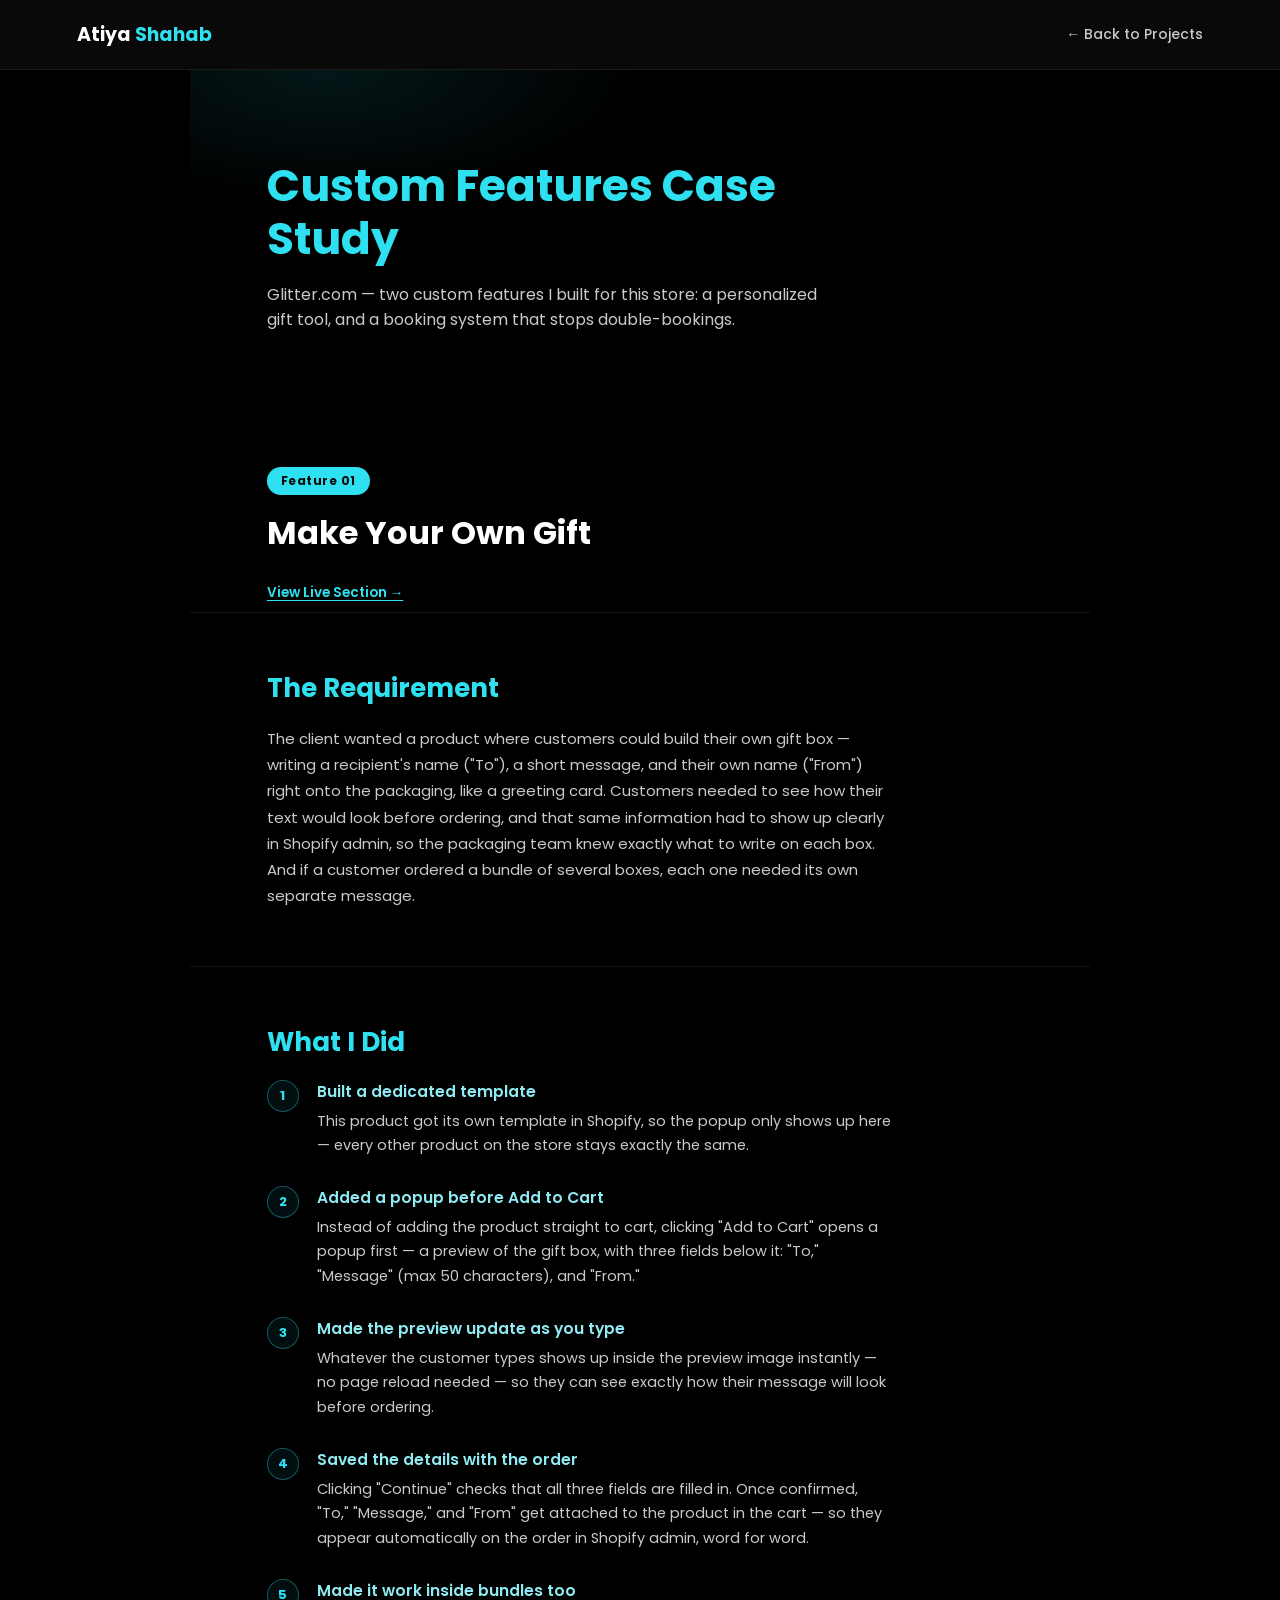
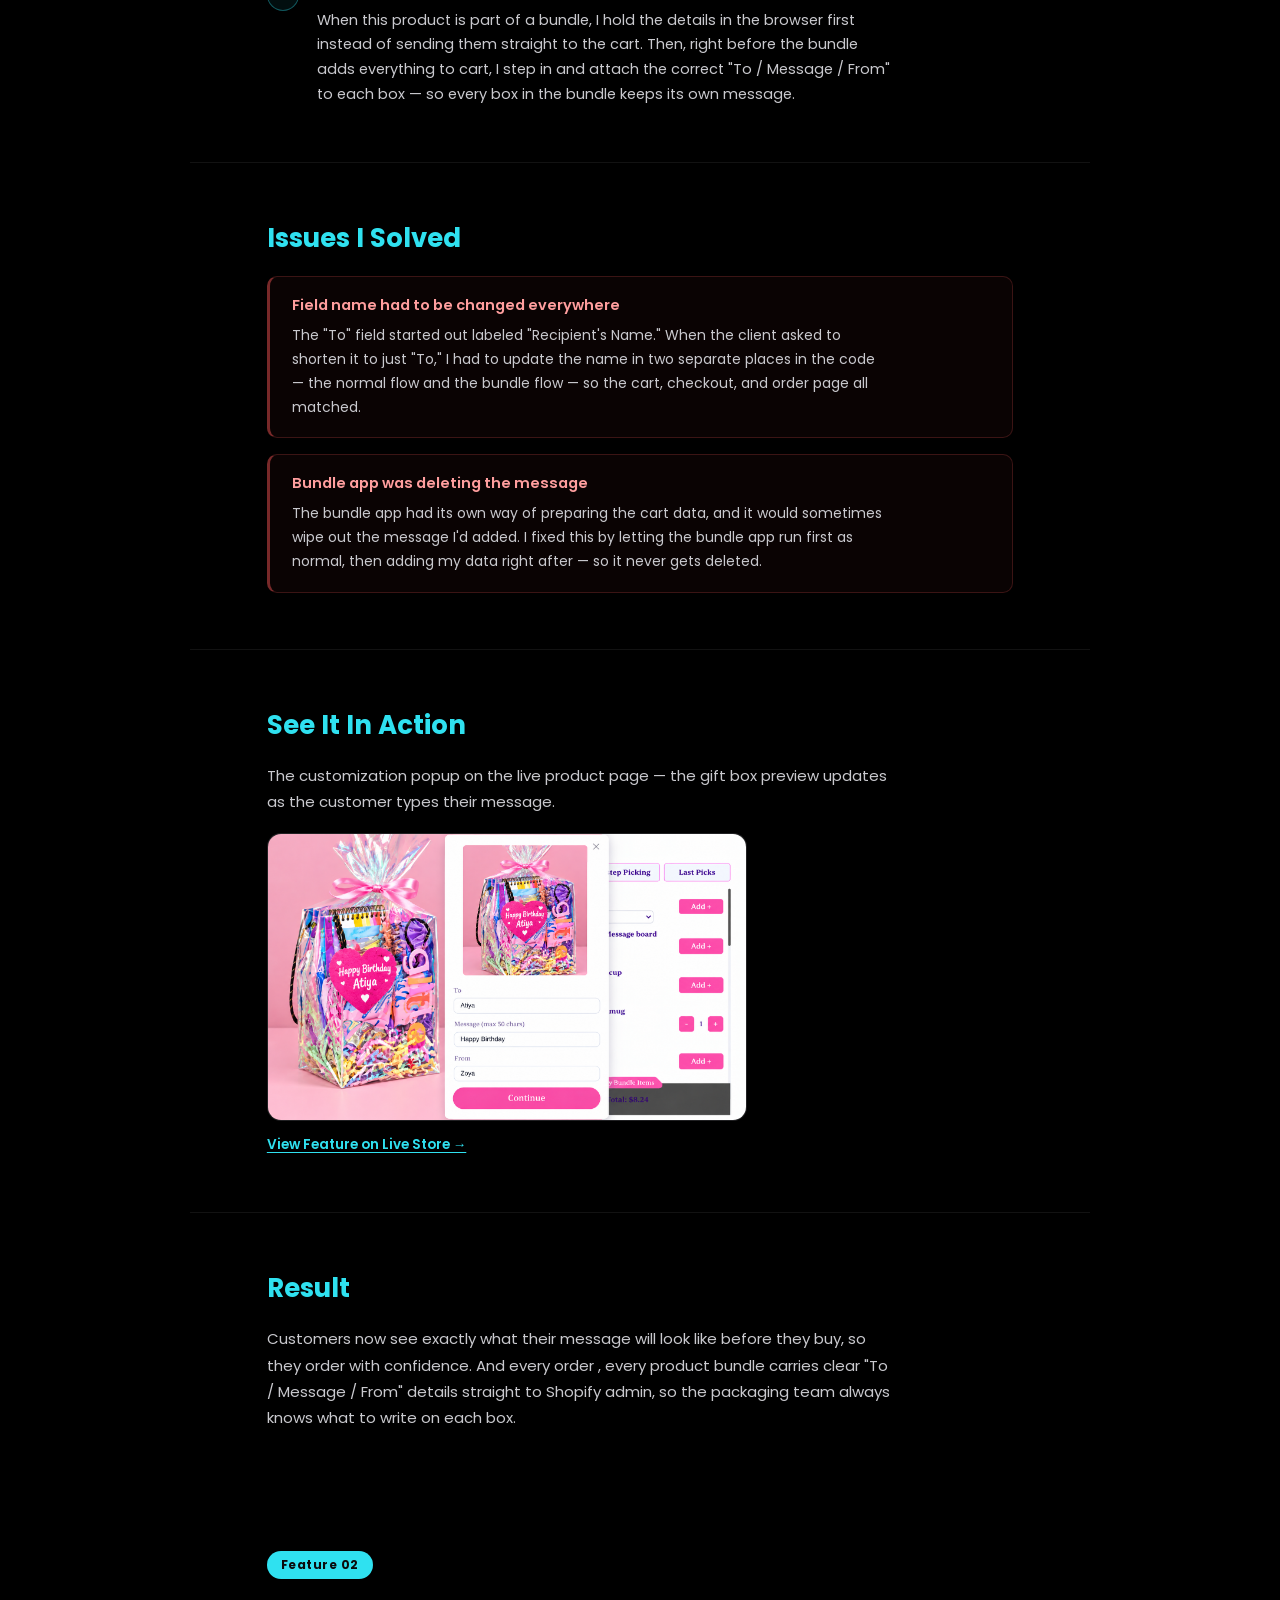
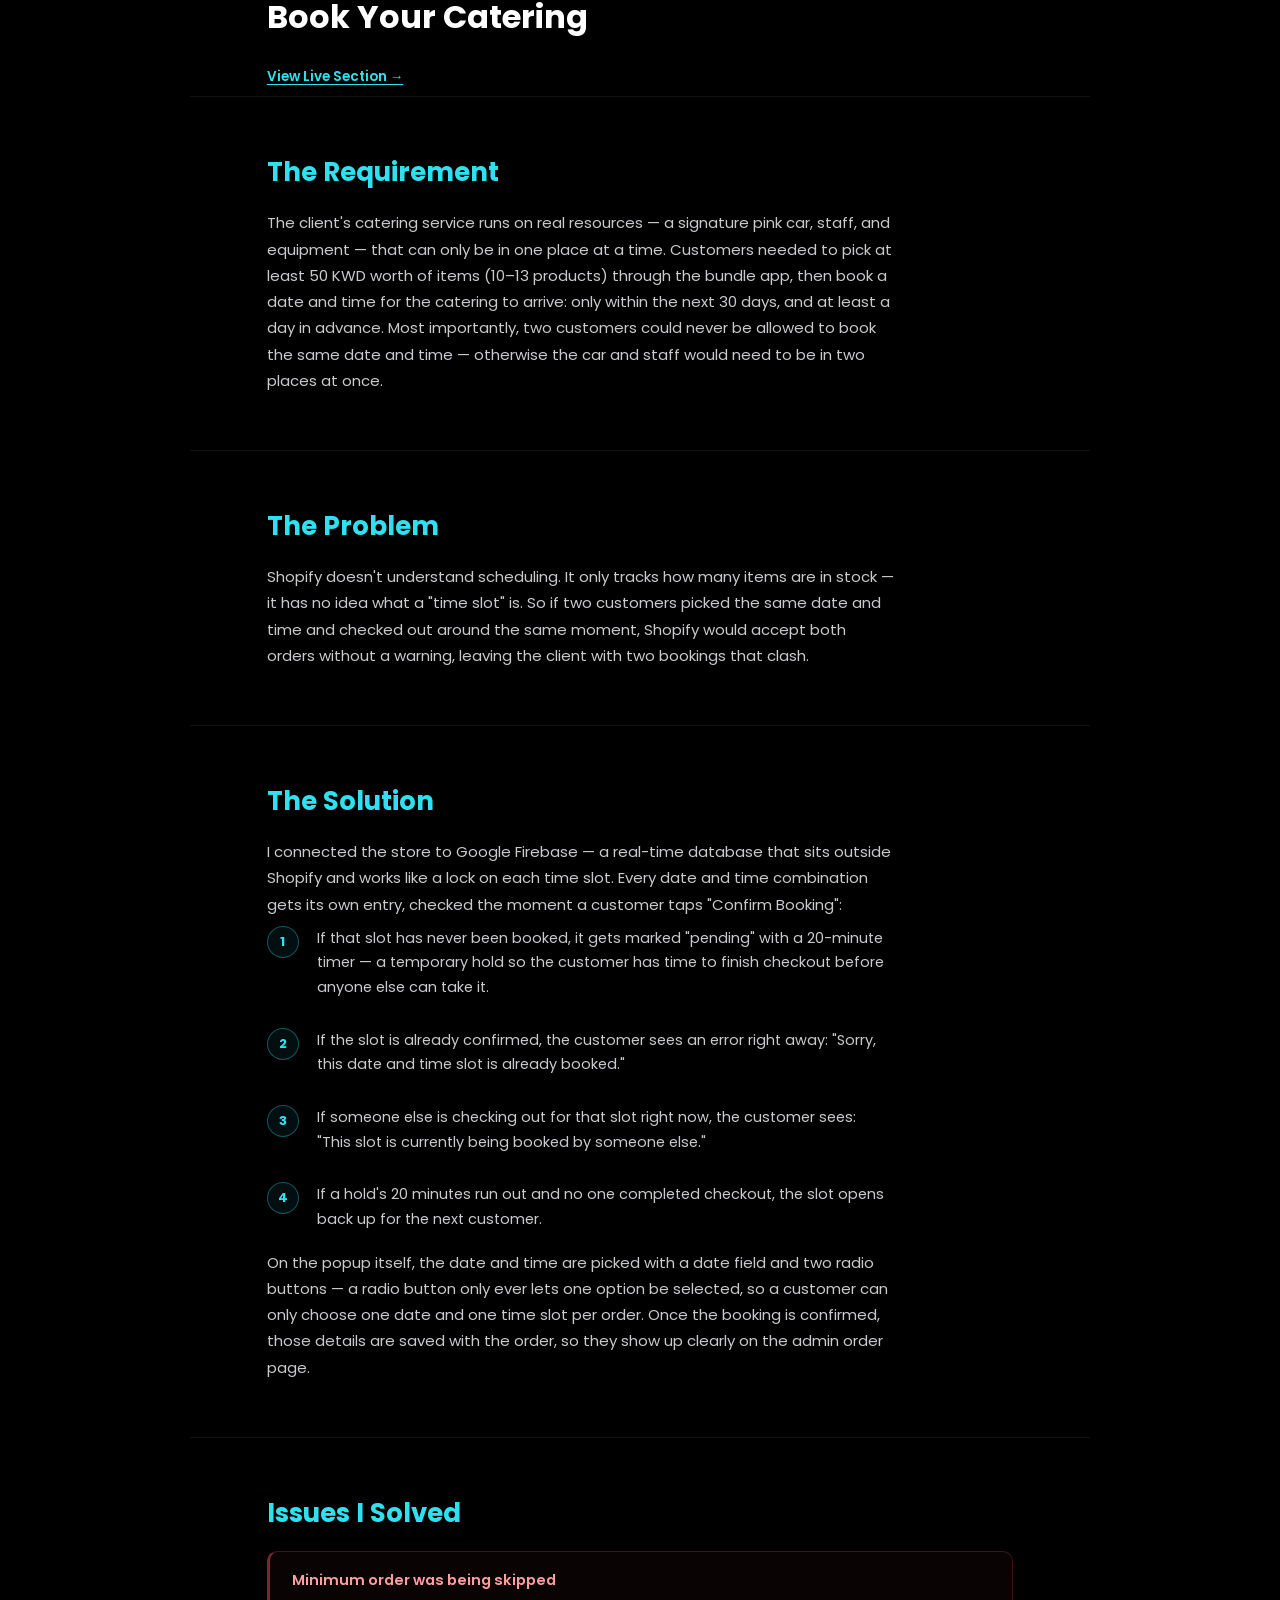
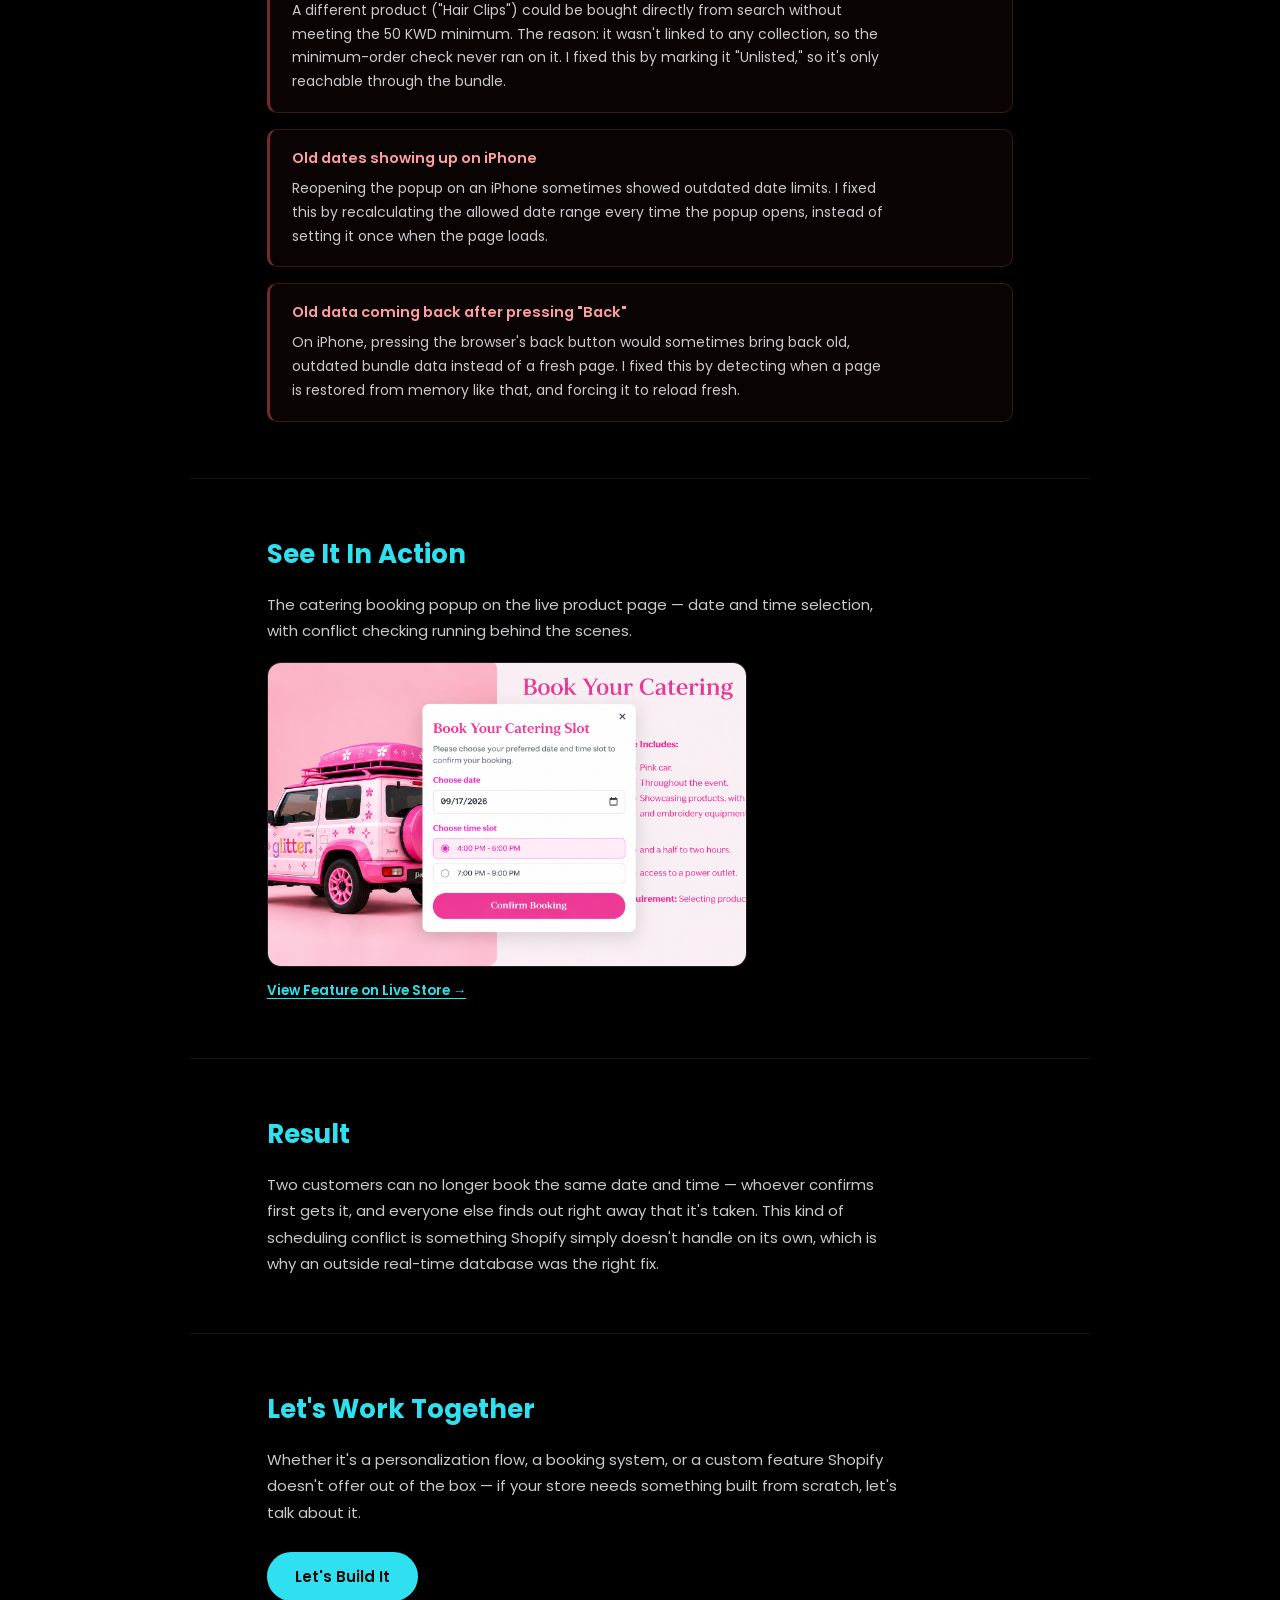
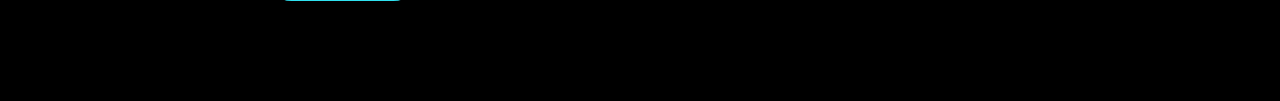
==== glitter.html @ b5696941 "Initial portfolio upload" ====
<!DOCTYPE html>
<html lang="en">
<head>
<meta charset="UTF-8">
<meta name="viewport" content="width=device-width, initial-scale=1.0">
<title>Custom Features Case Study — Atiya Shahab</title>
<link rel="preconnect" href="https://fonts.googleapis.com">
<link href="https://fonts.googleapis.com/css2?family=Poppins:wght@400;500;600;700&display=swap" rel="stylesheet">
<link rel="stylesheet" href="style.css">
<link rel="stylesheet" href="glitter.css">
</head>
<body>

<!-- ===== TOP BAR ===== -->
<header class="case-topbar">
  <a href="index.html" class="case-logo">Atiya <span class="logo-highlight">Shahab</span></a>
  <a href="index.html#projects" class="case-back">← Back to Projects</a>
</header>

<!-- ===== HERO ===== -->
<section class="case-hero" id="caseHero">
  <h1 class="case-title">Custom Features Case Study</h1>
  <p class="case-subtitle">Glitter.com — two custom features I built for this store: a personalized gift tool, and a booking system that stops double-bookings.</p>
</section>

<!-- ========================================================= -->
<!-- FEATURE 1: MAKE YOUR OWN GIFT                              -->
<!-- ========================================================= -->

<div class="feature-divider">
  <span class="feature-tag">Feature 01</span>
  <h2 class="feature-name">Make Your Own Gift</h2>
  <!-- TODO: replace # with the real product page link -->
  <a href="https://glitterkw.com/products/create-your-own-gift" class="feature-view-link" target="_blank" rel="noopener">View Live Section →</a>
</div>

<section class="case-section" id="giftRequirement">
  <h3 class="case-heading">The Requirement</h3>
  <p class="case-text">
    The client wanted a product where customers could build their own gift box — writing a recipient's name ("To"), a short message, and their own name ("From") right onto the packaging, like a greeting card. Customers needed to see how their text would look before ordering, and that same information had to show up clearly in Shopify admin, so the packaging team knew exactly what to write on each box. And if a customer ordered a bundle of several boxes, each one needed its own separate message.
  </p>
</section>

<section class="case-section" id="giftProcess">
  <h3 class="case-heading">What I Did</h3>

  <div class="case-steps">
    <div class="case-step">
      <span class="step-num">1</span>
      <div class="step-body">
        <h4 class="step-title">Built a dedicated template</h4>
        <p class="step-text">This product got its own template in Shopify, so the popup only shows up here — every other product on the store stays exactly the same.</p>
      </div>
    </div>

    <div class="case-step">
      <span class="step-num">2</span>
      <div class="step-body">
        <h4 class="step-title">Added a popup before Add to Cart</h4>
        <p class="step-text">Instead of adding the product straight to cart, clicking "Add to Cart" opens a popup first — a preview of the gift box, with three fields below it: "To," "Message" (max 50 characters), and "From."</p>
      </div>
    </div>

    <div class="case-step">
      <span class="step-num">3</span>
      <div class="step-body">
        <h4 class="step-title">Made the preview update as you type</h4>
        <p class="step-text">Whatever the customer types shows up inside the preview image instantly — no page reload needed — so they can see exactly how their message will look before ordering.</p>
      </div>
    </div>

    <div class="case-step">
      <span class="step-num">4</span>
      <div class="step-body">
        <h4 class="step-title">Saved the details with the order</h4>
        <p class="step-text">Clicking "Continue" checks that all three fields are filled in. Once confirmed, "To," "Message," and "From" get attached to the product in the cart — so they appear automatically on the order in Shopify admin, word for word.</p>
      </div>
    </div>

    <div class="case-step">
      <span class="step-num">5</span>
      <div class="step-body">
        <h4 class="step-title">Made it work inside bundles too</h4>
        <p class="step-text">When this product is part of a bundle, I hold the details in the browser first instead of sending them straight to the cart. Then, right before the bundle adds everything to cart, I step in and attach the correct "To / Message / From" to each box — so every box in the bundle keeps its own message.</p>
      </div>
    </div>
  </div>
</section>

<section class="case-section" id="giftIssues">
  <h3 class="case-heading">Issues I Solved</h3>

  <div class="issue-list">
    <div class="issue-card">
      <p class="issue-title">Field name had to be changed everywhere</p>
      <p class="issue-text">The "To" field started out labeled "Recipient's Name." When the client asked to shorten it to just "To," I had to update the name in two separate places in the code — the normal flow and the bundle flow — so the cart, checkout, and order page all matched.</p>
    </div>
    <div class="issue-card">
      <p class="issue-title">Bundle app was deleting the message</p>
      <p class="issue-text">The bundle app had its own way of preparing the cart data, and it would sometimes wipe out the message I'd added. I fixed this by letting the bundle app run first as normal, then adding my data right after — so it never gets deleted.</p>
    </div>
  </div>
</section>

<section class="case-section" id="giftProof">
  <h3 class="case-heading">See It In Action</h3>
  <p class="case-text">
    The customization popup on the live product page — the gift box preview updates as the customer types their message.
  </p>
  <div class="feature-shot-wrap">
    <img src="assets/glitter-gift.png" alt="Make Your Own Gift customization popup with live preview" class="feature-shot">
  </div>
  <!-- TODO: replace # with the real product page link -->
  <a href="https://glitterkw.com/products/create-your-own-gift" class="feature-view-link" target="_blank" rel="noopener">View Feature on Live Store →</a>
</section>

<section class="case-section" id="giftResult">
  <h3 class="case-heading">Result</h3>
  <p class="case-text">
    Customers now see exactly what their message will look like before they buy, so they order with confidence. And every order , every product bundle  carries clear "To / Message / From" details straight to Shopify admin, so the packaging team always knows what to write on each box.
  </p>
</section>

<!-- ========================================================= -->
<!-- FEATURE 2: BOOK YOUR CATERING                              -->
<!-- ========================================================= -->

<div class="feature-divider">
  <span class="feature-tag">Feature 02</span>
  <h2 class="feature-name">Book Your Catering</h2>
  <!-- TODO: replace # with the real product page link -->
  <a href="https://glitterkw.com/products/book-your-catering" class="feature-view-link" target="_blank" rel="noopener">View Live Section →</a>
</div>

<section class="case-section" id="cateringRequirement">
  <h3 class="case-heading">The Requirement</h3>
  <p class="case-text">
    The client's catering service runs on real resources — a signature pink car, staff, and equipment — that can only be in one place at a time. Customers needed to pick at least 50 KWD worth of items (10–13 products) through the bundle app, then book a date and time for the catering to arrive: only within the next 30 days, and at least a day in advance. Most importantly, two customers could never be allowed to book the same date and time — otherwise the car and staff would need to be in two places at once.
  </p>
</section>

<section class="case-section" id="cateringProblem">
  <h3 class="case-heading">The Problem</h3>
  <p class="case-text">
    Shopify doesn't understand scheduling. It only tracks how many items are in stock — it has no idea what a "time slot" is. So if two customers picked the same date and time and checked out around the same moment, Shopify would accept both orders without a warning, leaving the client with two bookings that clash.
  </p>
</section>

<section class="case-section" id="cateringSolution">
  <h3 class="case-heading">The Solution</h3>
  <p class="case-text">
    I connected the store to Google Firebase — a real-time database that sits outside Shopify and works like a lock on each time slot. Every date and time combination gets its own entry, checked the moment a customer taps "Confirm Booking":
  </p>

  <div class="case-steps">
    <div class="case-step">
      <span class="step-num">1</span>
      <div class="step-body">
        <p class="step-text">If that slot has never been booked, it gets marked "pending" with a 20-minute timer — a temporary hold so the customer has time to finish checkout before anyone else can take it.</p>
      </div>
    </div>
    <div class="case-step">
      <span class="step-num">2</span>
      <div class="step-body">
        <p class="step-text">If the slot is already confirmed, the customer sees an error right away: "Sorry, this date and time slot is already booked."</p>
      </div>
    </div>
    <div class="case-step">
      <span class="step-num">3</span>
      <div class="step-body">
        <p class="step-text">If someone else is checking out for that slot right now, the customer sees: "This slot is currently being booked by someone else."</p>
      </div>
    </div>
    <div class="case-step">
      <span class="step-num">4</span>
      <div class="step-body">
        <p class="step-text">If a hold's 20 minutes run out and no one completed checkout, the slot opens back up for the next customer.</p>
      </div>
    </div>
  </div>

  <p class="case-text" style="margin-top:18px;">
    On the popup itself, the date and time are picked with a date field and two radio buttons — a radio button only ever lets one option be selected, so a customer can only choose one date and one time slot per order. Once the booking is confirmed, those details are saved with the order, so they show up clearly on the admin order page.
  </p>
</section>

<section class="case-section" id="cateringIssues">
  <h3 class="case-heading">Issues I Solved</h3>

  <div class="issue-list">
    <div class="issue-card">
      <p class="issue-title">Minimum order was being skipped</p>
      <p class="issue-text">A different product ("Hair Clips") could be bought directly from search without meeting the 50 KWD minimum. The reason: it wasn't linked to any collection, so the minimum-order check never ran on it. I fixed this by marking it "Unlisted," so it's only reachable through the bundle.</p>
    </div>
    <div class="issue-card">
      <p class="issue-title">Old dates showing up on iPhone</p>
      <p class="issue-text">Reopening the popup on an iPhone sometimes showed outdated date limits. I fixed this by recalculating the allowed date range every time the popup opens, instead of setting it once when the page loads.</p>
    </div>
    <div class="issue-card">
      <p class="issue-title">Old data coming back after pressing "Back"</p>
      <p class="issue-text">On iPhone, pressing the browser's back button would sometimes bring back old, outdated bundle data instead of a fresh page. I fixed this by detecting when a page is restored from memory like that, and forcing it to reload fresh.</p>
    </div>
  </div>
</section>

<section class="case-section" id="cateringProof">
  <h3 class="case-heading">See It In Action</h3>
  <p class="case-text">
    The catering booking popup on the live product page — date and time selection, with conflict checking running behind the scenes.
  </p>
  <div class="feature-shot-wrap">
    <img src="assets/glitter-catering.png" alt="Book Your Catering slot booking popup" class="feature-shot">
  </div>
  <!-- TODO: replace # with the real product page link -->
  <a href="https://glitterkw.com/products/book-your-catering" class="feature-view-link" target="_blank" rel="noopener">View Feature on Live Store →</a>
</section>

<section class="case-section" id="cateringResult">
  <h3 class="case-heading">Result</h3>
  <p class="case-text">
    Two customers can no longer book the same date and time — whoever confirms first gets it, and everyone else finds out right away that it's taken. This kind of scheduling conflict is something Shopify simply doesn't handle on its own, which is why an outside real-time database was the right fix.
  </p>
</section>

<!-- ===== CTA ===== -->
<section class="case-cta" id="sectionCta">
  <h2 class="case-heading">Let's Work Together</h2>
  <p class="case-text">
    Whether it's a personalization flow, a booking system, or a custom feature Shopify doesn't offer out of the box — if your store needs something built from scratch, let's talk about it.
  </p>
  <a href="https://wa.me/923081964231" class="case-btn-solid" target="_blank" rel="noopener">Let's Build It</a>
</section>

<script src="glitter.js"></script>
</body>
</html>
---- style.css ----
:root{
  --ink:#0B0B0C;
  --canvas:#111113;
  --cyan:#2FE1F0;
  --cyan-light:#8FEAF2;
  --cyan-text:var(--cyan);
  --cyan-text-light:var(--cyan-light);
  --text-muted:#C9C9CE;
  --text-body:#E7E7EA;

  --font: 'Poppins', sans-serif;

  /* set at runtime by script.js to the navbar's real rendered height,
     so the mobile hero can fill exactly the remaining viewport */
  --nav-h: 0px;

  /* theme-swappable surface colors — dark mode values (default) */
  --hero-bg:var(--ink);
  --panel-dark:#0E0E10;
  --pure-black:#000;
  --heading-color:#fff;
  --nav-bg:rgba(11,11,12,.9);
  --nav-bg-scrolled:rgba(11,11,12,.97);
  --input-bg:#0E0E10;
  --input-text:#fff;
  --hairline:rgba(255,255,255,.09);
}

/* ---------- LIGHT MODE ---------- */
:root[data-theme="light"]{
  --canvas:#F3F4F6;
  --text-muted:#5B5F66;
  --text-body:#1B1C1F;

  --hero-bg:#FFFFFF;
  --panel-dark:#FFFFFF;
  --pure-black:#F3F4F6;
  --heading-color:#0B0B0C;
  --nav-bg:rgba(255,255,255,.85);
  --nav-bg-scrolled:rgba(255,255,255,.96);
  --input-bg:#FFFFFF;
  --input-text:#0B0B0C;
  --hairline:rgba(11,11,12,.1);

  --cyan:#0B6E82;
  --ink:#FFFFFF;
  --cyan-text:#0B6E82;
  --cyan-text-light:#0B6E82;
}

*{ box-sizing:border-box; margin:0; padding:0; }

html{ scroll-behavior:smooth; }

body{
  font-family:var(--font);
  background:var(--canvas);
  color:var(--text-body);
  transition:background .3s ease, color .3s ease;
}

/* ---------- NAVBAR (mobile-first: hamburger + right-side drawer) ---------- */
.navbar{
  position:sticky;
  top:0;
  z-index:50;
  background:var(--nav-bg);
  backdrop-filter:blur(10px);
  border-bottom:1px solid var(--hairline);
  transition:box-shadow .3s ease, background .3s ease, border-color .3s ease;
}
.navbar.scrolled{
  background:var(--nav-bg-scrolled);
  box-shadow:0 12px 30px rgba(0,0,0,.2);
}
.nav-inner{
  max-width:1240px;
  margin:0 auto;
  display:flex;
  align-items:center;
  justify-content:space-between;
  padding:16px 6vw;
  position:relative;
}
.nav-logo{
  font-size:20px;
  font-weight:700;
  color:var(--heading-color);
  text-decoration:none;
  white-space:nowrap;
  transition:opacity .2s ease, transform .2s ease;
  z-index:60;
}
.nav-logo:hover{
  transform:translateY(-1px);
}
.nav-logo .logo-highlight{
  color:var(--cyan-text);
}

.navbar::after{
  content:'';
  position:absolute;
  left:0; right:0; bottom:0;
  height:1px;
  background:var(--hairline);
  z-index:61;
  transition:background .2s ease;
}

.navbar.drawer-open .nav-logo{
  opacity:0;
  pointer-events:none;
}
.navbar.drawer-open::after{
  background:rgba(47,225,240,.4);
}

.nav-toggle{
  display:flex;
  flex-direction:column;
  justify-content:center;
  gap:5px;
  width:30px; height:30px;
  background:none;
  border:none;
  cursor:pointer;
  padding:0;
  z-index:60;
}
.nav-toggle span{
  display:block;
  width:100%;
  height:2px;
  background:var(--heading-color);
  border-radius:2px;
  transition:transform .25s ease, opacity .2s ease, background .2s ease;
}
.nav-toggle.open span{
  background:var(--cyan);
}
.nav-toggle.open span:nth-child(1){ transform:translateY(7px) rotate(45deg); }
.nav-toggle.open span:nth-child(2){ opacity:0; }
.nav-toggle.open span:nth-child(3){ transform:translateY(-7px) rotate(-45deg); }

.nav-overlay{
  position:fixed;
  inset:0;
  background:rgba(0,0,0,.5);
  opacity:0;
  pointer-events:none;
  transition:opacity .3s ease;
  z-index:40;
}
.nav-overlay.open{
  opacity:1;
  pointer-events:auto;
}

.nav-menu{
  position:fixed;
  top:0; right:0;
  height:100vh;
  width:min(280px, 78vw);
  background:var(--panel-dark);
  border-left:1px solid var(--hairline);
  display:flex;
  flex-direction:column;
  padding:96px 28px 32px;
  transform:translateX(100%);
  transition:transform .35s cubic-bezier(.2,.8,.2,1);
  z-index:55;
}
.nav-menu.open{
  transform:translateX(0);
}

.drawer-brand{
  display:none;
}

.nav-links{
  display:flex;
  flex-direction:column;
  list-style:none;
  gap:4px;
}
.nav-link{
  display:block;
  color:var(--text-muted);
  text-decoration:none;
  font-size:15px;
  font-weight:500;
  padding:12px 0;
  transition:color .15s ease, padding-left .15s ease;
}
.nav-link:hover{
  color:var(--cyan-text);
  padding-left:4px;
}
.nav-link.active-link{
  color:var(--cyan-text);
}

.theme-toggle{
  display:block;
  width:100%;
  text-align:left;
  background:none;
  border:none;
  padding:12px 0;
  margin:0;
  color:var(--cyan-text);
  font-family:var(--font);
  font-size:15px;
  font-weight:700;
  text-decoration:underline;
  text-underline-offset:3px;
  cursor:pointer;
  transition:opacity .2s ease;
}
.theme-toggle:hover{
  opacity:.8;
}

.nav-social-block{
  margin-top:auto;
  margin-bottom:20px;
}
.nav-divider{
  height:1px;
  background:rgba(255,255,255,.1);
  margin-bottom:22px;
}
.social-label{
  display:block;
  font-size:11.5px;
  letter-spacing:.08em;
  text-transform:uppercase;
  color:var(--text-muted);
  margin-bottom:16px;
}

.nav-socials{
  display:flex;
  align-items:center;
  gap:12px;
}

.social-icon{
  display:flex;
  align-items:center;
  justify-content:center;
  width:42px; height:42px;
  border-radius:50%;
  color:var(--ink);
  background:var(--cyan);
  border:1px solid var(--cyan);
  transition:color .25s ease, border-color .25s ease, transform .25s cubic-bezier(.2,.8,.2,1), background .25s ease;
}
.social-icon svg{
  width:20px; height:20px;
}
.social-icon:hover{
  color:var(--ink);
  background:rgba(255,255,255,.85);
  border-color:rgba(255,255,255,.85);
  transform:translateY(-3px) scale(1.08);
}

@media (max-width:860px){
  .nav-inner{
    padding:22px 6vw;
  }

  .drawer-brand{
    display:flex;
    align-items:center;
    position:absolute;
    top:0; left:0; right:0;
    height:74px;
    padding:0 28px;
    color:var(--cyan-text);
    font-weight:700;
    font-size:18px;
  }

  .nav-link{
    color:var(--text-body);
  }
  .nav-link:hover{
    color:var(--cyan-text);
    padding-left:4px;
  }

  .nav-social-block{
    margin-bottom:50px;
  }

  .nav-divider{
    background:rgba(47,225,240,.4);
  }

  .social-label{
    font-weight:700;
    color:var(--heading-color);
    font-size:14px;
  }

  .social-icon{
    width:48px;
    height:48px;
  }
  .social-icon svg{
    width:22px;
    height:22px;
  }
}

@media (min-width:861px){
  .nav-toggle,
  .nav-overlay{ display:none; }

  .nav-menu{
    position:static;
    height:auto;
    width:auto;
    background:none;
    border-left:none;
    flex-direction:row;
    align-items:center;
    gap:34px;
    padding:0;
    transform:none;
    transition:none;
  }

  .nav-links{
    flex-direction:row;
    align-items:center;
    gap:30px;
  }

  .nav-link{
    position:relative;
    padding:4px 0;
    transition:color .2s ease;
  }
  .nav-link:hover{ padding-left:0; }
  .nav-link::after{
    content:'';
    position:absolute;
    left:0; bottom:0;
    width:0;
    height:1px;
    background:var(--cyan);
    transition:width .25s cubic-bezier(.2,.8,.2,1);
  }
  .nav-link:hover::after,
  .nav-link.active-link::after{
    width:100%;
  }

  .theme-toggle{
    width:auto;
    padding:4px 0;
    font-size:14px;
  }

  .nav-social-block{
    margin-top:0;
    margin-bottom:0;
    display:flex;
    align-items:center;
    gap:16px;
  }
  .nav-divider{ display:none; }
  .social-label{ display:none; }

  .social-icon{
    width:28px;
    height:28px;
  }
  .social-icon svg{
    width:14px;
    height:14px;
  }
}


/* ---------- HERO ---------- */
.hero{
  position:relative;
  min-height:85vh;
  display:flex;
  align-items:center;
  justify-content:space-between;
  gap:40px;
  padding:0 6vw;
  background:var(--hero-bg);
  overflow:hidden;
  transition:background .3s ease;
}

.hero-content{
  position:relative;
  z-index:2;
  width:auto;
  max-width:460px;
  flex-shrink:0;

  opacity:0;
  transform:translateY(28px);
  transition:opacity .8s cubic-bezier(.2,.8,.2,1), transform .8s cubic-bezier(.2,.8,.2,1);
}
.hero-content.in-view{
  opacity:1;
  transform:translateY(0);
}

.hero::before{
  content:'';
  position:absolute;
  top:50%; left:8%;
  width:420px; height:420px;
  background:radial-gradient(circle, rgba(47,225,240,.12) 0%, rgba(47,225,240,0) 70%);
  transform:translateY(-50%);
  z-index:0;
  pointer-events:none;
}
.hero::after{
  content:'';
  position:absolute;
  top:0; left:0;
  width:100%; height:100%;
  background-image:
    linear-gradient(rgba(255,255,255,.05) 1px, transparent 1px),
    linear-gradient(90deg, rgba(255,255,255,.05) 1px, transparent 1px);
  background-size:44px 44px;
  -webkit-mask-image:radial-gradient(ellipse 55% 75% at 25% 50%, black 25%, transparent 70%),
                      radial-gradient(ellipse 45% 65% at 82% 50%, black 20%, transparent 70%);
  mask-image:radial-gradient(ellipse 55% 75% at 25% 50%, black 25%, transparent 70%),
              radial-gradient(ellipse 45% 65% at 82% 50%, black 20%, transparent 70%);
  z-index:0;
  pointer-events:none;
}

.hero-eyebrow{
  color:var(--cyan-text);
  font-size:clamp(22px, 2.6vw, 30px);
  font-weight:700;
  margin-bottom:10px;
}

.hero-heading{
  font-size:clamp(20px, 2vw, 26px);
  font-weight:600;
  color:var(--text-body);
  line-height:1.3;
  margin-bottom:18px;
  max-width:32ch;
}

.hero-tagline{
  font-size:clamp(14px, 1.1vw, 16px);
  color:var(--text-muted);
  line-height:1.65;
  max-width:42ch;
  margin-bottom:28px;
}

.hero-btn{
  display:none;
}

.hero-image-wrap{
  position:relative;
  z-index:1;
  width:auto;
  flex-shrink:0;
  display:flex;
  align-items:center;
  justify-content:center;
}
.hero-image{
  width:380px;
  height:380px;
  aspect-ratio:1/1;
  object-fit:cover;
  object-position:top center;
  border-radius:12px;
  cursor:pointer;
  transition:transform .25s cubic-bezier(.2,.8,.2,1), box-shadow .25s ease;
}
.hero-image:hover{
  transform:scale(1.02);
}
.hero-image:active,
.hero-image.clicked{
  transform:scale(0.96) rotate(-1deg);
  box-shadow:0 0 0 4px rgba(47,225,240,.25);
}

.hero-bg-overlay{ display:none; }

.hero-image-badge{
  display:inline-block;
  position:absolute;
  right:-8px;
  bottom:-8px;
  z-index:3;
  background:var(--cyan);
  color:var(--ink);
  font-weight:600;
  font-size:13px;
  padding:10px 20px;
  border-radius:10px;
  text-decoration:none;
  box-shadow:0 4px 14px rgba(0,0,0,.35);
  transition:transform .15s ease, filter .15s ease;
}
.hero-image-badge:hover,
.hero-image-badge:active{
  transform:translateY(-2px);
  filter:brightness(1.08);
}

@media (max-width:860px){
  .hero{
    height:100dvh;
    height:calc(100dvh - var(--nav-h));
    overflow:hidden;
    padding:28px 24px 24px;
    display:flex;
    flex-direction:column;
    align-items:center;
    justify-content:flex-start;
    gap:40px;
  }

  .hero-image-wrap{
    width:min(340px, 74vw);
    flex:0 0 auto;
    order:1;

    opacity:0;
    transform:translateY(40px);
    transition:opacity .8s cubic-bezier(.2,.8,.2,1), transform .8s cubic-bezier(.2,.8,.2,1);
  }
  .hero-image-wrap.in-view{
    opacity:1;
    transform:translateY(0);
  }

  .hero-image{
    width:100%;
    height:auto;
    aspect-ratio:1/1;
    object-fit:cover;
    object-position:top center;
    border-radius:12px;
  }

  .hero-content{
    position:relative;
    z-index:2;
    width:100%;
    flex:1;
    min-height:0;
    order:2;
    display:flex;
    flex-direction:column;
    justify-content:flex-start;
    padding:0;
    background:none;
    overflow:hidden;
  }

  .hero-heading{ max-width:none; }
  .hero-tagline{
    max-width:none;
    font-size:15px;
  }

  .hero-eyebrow{
    font-size:26px;
  }
}

@media (prefers-reduced-motion: reduce){
  .hero-content,
  .hero-image-wrap{ transition:none; }
}


/* ---------- ABOUT SECTION ---------- */
.about{
  position:relative;
  padding:100px 6vw;
  background:var(--canvas);
  overflow:hidden;
  scroll-margin-top:var(--nav-h);
}

.about-inner{
  max-width:1100px;
  margin:0 auto;
  display:flex;
  align-items:flex-start;
  justify-content:space-between;
  gap:60px;
  flex-wrap:wrap;
}

.about-text,
.about-stats{
  opacity:0;
  transform:translateY(30px);
  transition:opacity .8s cubic-bezier(.2,.8,.2,1), transform .8s cubic-bezier(.2,.8,.2,1);
}
.about-text.in-view,
.about-stats.in-view{
  opacity:1;
  transform:translateY(0);
}
.about-stats{ transition-delay:.15s; }

.about-text{
  flex:1 1 420px;
  max-width:520px;
}
.about-eyebrow{
  color:var(--cyan-text);
  font-size:clamp(20px, 2.2vw, 26px);
  font-weight:700;
  margin-bottom:14px;
}
.about-desc{
  color:var(--text-muted);
  font-size:15px;
  line-height:1.75;
}

.about-stats{
  display:flex;
  flex-wrap:wrap;
  gap:14px;
  flex:0 0 auto;
  align-self:flex-start;
  max-width:400px;
  justify-content:flex-end;
  margin-left:auto;
  margin-right:24px;
  padding-top:25px;
}

.stat-pill{
  display:inline-flex;
  align-items:center;
  gap:10px;
  padding:9px 22px;
  border-radius:999px;
  border:1px solid rgba(47,225,240,.3);
  background:rgba(47,225,240,.05);
  white-space:nowrap;
  transition:transform .25s cubic-bezier(.2,.8,.2,1), border-color .25s ease, background .25s ease;
}
.stat-pill:hover{
  transform:translateY(-3px);
  border-color:rgba(47,225,240,.6);
  background:rgba(47,225,240,.1);
}
.stat-number{
  color:var(--cyan-text);
  font-weight:700;
  font-size:19px;
  min-width:2.5ch;
  display:inline-block;
}
.stat-label{
  color:var(--text-body);
  font-size:13px;
}

@media (max-width:860px){
  .about{
    padding:56px 24px 48px;
    min-height:auto;
    height:auto;
  }
  .about-inner{
    flex-direction:column;
    align-items:flex-start;
    justify-content:flex-start;
    text-align:left;
    gap:30px;
  }
  .about-text{
    max-width:none;
    flex:none;
  }
  .about-desc{
    font-size:13px;
  }
  .about-stats{
    justify-content:flex-start;
    width:100%;
    max-width:none;
    gap:10px;
    margin-left:0;
    align-self:stretch;
    padding-top:0;
  }
}

@media (prefers-reduced-motion: reduce){
  .about-text,
  .about-stats{ transition:none; }
}


/* ---------- PROJECTS SECTION ---------- */
.projects{
  position:relative;
  padding:100px 6vw;
  background:var(--pure-black);
  background-image:radial-gradient(ellipse 60% 50% at 20% 0%, rgba(47,225,240,.08) 0%, transparent 60%),
                    radial-gradient(ellipse 50% 40% at 90% 100%, rgba(47,225,240,.06) 0%, transparent 60%);
  overflow:hidden;
  scroll-margin-top:var(--nav-h);
}

.projects-inner{
  max-width:1240px;
  margin:0 auto;
}

.projects-eyebrow{
  color:var(--cyan-text);
  font-size:clamp(24px, 3vw, 32px);
  font-weight:700;
  text-align:center;
  margin-bottom:12px;
}
.projects-subtext{
  color:var(--text-muted);
  font-size:15px;
  text-align:center;
  max-width:640px;
  margin:0 auto 56px;
  line-height:1.6;
}

.projects-grid{
  display:grid;
  grid-template-columns:repeat(3, 1fr);
  gap:24px;
}

.project-card{
  background:var(--panel-dark);
  border-radius:14px;
  border:1px solid var(--hairline);
  overflow:hidden;
  display:flex;
  flex-direction:column;
  text-decoration:none;
  color:inherit;
  cursor:pointer;

  opacity:0;
  transform:translateY(30px);
  transition:opacity .8s cubic-bezier(.2,.8,.2,1), transform .8s cubic-bezier(.2,.8,.2,1),
             border-color .3s ease, box-shadow .3s ease;
}
.project-card.in-view{
  opacity:1;
  transform:translateY(0);
}
.project-card:hover{
  border-color:rgba(47,225,240,.35);
  box-shadow:0 12px 30px rgba(0,0,0,.4);
  transform:translateY(-4px);
}

.project-card:nth-child(1){ transition-delay:0s; }
.project-card:nth-child(2){ transition-delay:.12s; }
.project-card:nth-child(3){ transition-delay:.24s; }
.project-card:nth-child(4){ transition-delay:.36s; }

.project-img-wrap{
  width:100%;
  aspect-ratio:4/3;
  overflow:hidden;
  border-radius:14px 14px 0 0;
}
.project-img{
  width:100%;
  height:100%;
  object-fit:cover;
  border-radius:14px 14px 0 0;
  transition:transform .4s cubic-bezier(.2,.8,.2,1);
}
.project-card:hover .project-img{
  transform:scale(1.05);
}

.project-info{
  padding:22px 24px 26px;
  display:flex;
  flex-direction:column;
  flex:1;
}
.project-title{
  color:var(--cyan-text-light);
  font-size:15px;
  font-weight:700;
  letter-spacing:.04em;
  margin-bottom:10px;
  transition:color .25s ease;
}
.project-card:hover .project-title{
  color:var(--cyan-text);
}
.project-desc{
  color:var(--text-muted);
  font-size:13.5px;
  line-height:1.6;
  margin-bottom:18px;
  flex:1;
}
.case-study-link{
  color:var(--cyan-text);
  font-size:13.5px;
  font-weight:600;
  display:inline-block;
  width:fit-content;
  transition:transform .2s ease, opacity .2s ease;
}
.project-card:hover .case-study-link{
  transform:translateX(3px);
  opacity:.85;
}

@media (max-width:860px){
  .projects{
    padding:64px 32px;
  }
  .projects-eyebrow{
    text-align:left;
  }
  .projects-subtext{
    text-align:left;
    margin:0 0 36px;
  }
  .projects-grid{
    grid-template-columns:1fr;
    gap:20px;
  }
  .project-title{
    font-size:17px;
  }
}

@media (min-width:861px) and (max-width:1100px){
  .projects-grid{
    grid-template-columns:repeat(2, 1fr);
  }
}

@media (prefers-reduced-motion: reduce){
  .project-card{ transition:none; }
}


/* ---------- SKILLS SECTION ---------- */
.skills{
  position:relative;
  padding:100px 6vw;
  background:var(--canvas);
  overflow:hidden;
  scroll-margin-top:var(--nav-h);
}

.skills::before{
  content:'';
  position:absolute;
  top:50%; right:10%;
  width:440px; height:440px;
  background:radial-gradient(circle, rgba(47,225,240,.10) 0%, rgba(47,225,240,0) 70%);
  transform:translateY(-50%);
  z-index:0;
  pointer-events:none;
}
.skills::after{
  content:'';
  position:absolute;
  top:0; left:0;
  width:100%; height:100%;
  background-image:
    linear-gradient(rgba(255,255,255,.04) 1px, transparent 1px),
    linear-gradient(90deg, rgba(255,255,255,.04) 1px, transparent 1px);
  background-size:44px 44px;
  -webkit-mask-image:radial-gradient(ellipse 50% 70% at 20% 50%, black 20%, transparent 70%),
                      radial-gradient(ellipse 45% 60% at 85% 50%, black 15%, transparent 70%);
  mask-image:radial-gradient(ellipse 50% 70% at 20% 50%, black 20%, transparent 70%),
              radial-gradient(ellipse 45% 60% at 85% 50%, black 15%, transparent 70%);
  z-index:0;
  pointer-events:none;
}

.skills-inner{
  position:relative;
  z-index:1;
  max-width:1100px;
  margin:0 auto;
  display:flex;
  align-items:flex-start;
  justify-content:space-between;
  gap:60px;
  flex-wrap:wrap;
}

.skills-text,
.skills-pills{
  opacity:0;
  transform:translateY(30px);
  transition:opacity .8s cubic-bezier(.2,.8,.2,1), transform .8s cubic-bezier(.2,.8,.2,1);
}
.skills-text.in-view,
.skills-pills.in-view{
  opacity:1;
  transform:translateY(0);
}
.skills-pills{ transition-delay:.15s; }

.skills-text{
  flex:1 1 420px;
  max-width:520px;
}
.skills-heading{
  color:var(--cyan-text);
  font-size:clamp(22px, 2.6vw, 30px);
  font-weight:700;
  margin-bottom:18px;
  min-height:1.3em;
}
.typed-cursor{
  color:var(--heading-color);
  font-weight:400;
  animation:cursorBlink 1s step-end infinite;
}
@keyframes cursorBlink{
  0%, 50%{ opacity:1; }
  51%, 100%{ opacity:0; }
}
.skills-desc{
  color:var(--text-muted);
  font-size:15px;
  line-height:1.75;
}

.skills-pills{
  display:flex;
  flex-wrap:wrap;
  gap:12px;
  flex:0 0 auto;
  max-width:400px;
  justify-content:flex-end;
  margin-left:auto;
}

.skill-pill{
  display:inline-flex;
  align-items:center;
  padding:10px 20px;
  border-radius:999px;
  border:1px solid rgba(47,225,240,.3);
  background:rgba(47,225,240,.05);
  color:var(--text-body);
  font-size:13.5px;
  font-weight:500;
  white-space:nowrap;

  opacity:0;
  transform:translateX(24px);
  transition:opacity .5s cubic-bezier(.2,.8,.2,1), transform .5s cubic-bezier(.2,.8,.2,1),
             border-color .25s ease, background .25s ease, box-shadow .25s ease;
}
.skills-pills.in-view .skill-pill{
  opacity:1;
  transform:translateX(0);
}
.skills-pills.in-view .skill-pill:nth-child(1){ transition-delay:.05s; }
.skills-pills.in-view .skill-pill:nth-child(2){ transition-delay:.1s; }
.skills-pills.in-view .skill-pill:nth-child(3){ transition-delay:.15s; }
.skills-pills.in-view .skill-pill:nth-child(4){ transition-delay:.2s; }
.skills-pills.in-view .skill-pill:nth-child(5){ transition-delay:.25s; }
.skills-pills.in-view .skill-pill:nth-child(6){ transition-delay:.3s; }
.skills-pills.in-view .skill-pill:nth-child(7){ transition-delay:.35s; }
.skills-pills.in-view .skill-pill:nth-child(8){ transition-delay:.4s; }
.skills-pills.in-view .skill-pill:nth-child(9){ transition-delay:.45s; }

.skill-pill:hover{
  transform:translateY(-3px);
  border-color:rgba(47,225,240,.6);
  background:rgba(47,225,240,.1);
  box-shadow:0 10px 22px rgba(0,0,0,.3);
}

@media (max-width:860px){
  .skills{
    padding:48px 24px 40px;
  }
  .skills-inner{
    flex-direction:column;
    align-items:flex-start;
    text-align:left;
    gap:20px;
  }
  .skills-text{
    max-width:none;
    flex:none;
  }
  .skills-desc{
    margin-bottom:0;
  }
  .skills-pills{
    justify-content:flex-start;
    width:100%;
    max-width:none;
    margin-left:0;
    margin-top:0;
    gap:9px;
  }
  .skill-pill{
    padding:8px 16px;
    font-size:12.5px;
  }
}


/* ---------- REVIEWS SECTION ---------- */
.reviews{
  position:relative;
  padding:100px 6vw;
  background:var(--pure-black);
  background-image:radial-gradient(ellipse 60% 50% at 15% 0%, rgba(47,225,240,.07) 0%, transparent 60%),
                    radial-gradient(ellipse 50% 40% at 95% 100%, rgba(47,225,240,.06) 0%, transparent 60%);
  overflow:hidden;
  scroll-margin-top:var(--nav-h);
}

.reviews-inner{
  max-width:1240px;
  margin:0 auto;
}

.reviews-heading{
  color:var(--cyan-text);
  font-size:clamp(24px, 3vw, 32px);
  font-weight:700;
  text-align:center;
  margin-bottom:12px;
  min-height:1.3em;
}
.reviews-subtext{
  color:var(--text-muted);
  font-size:15px;
  text-align:center;
  max-width:600px;
  margin:0 auto 56px;
  line-height:1.6;
}

.reviews-carousel-wrap{
  position:relative;
  display:flex;
  align-items:center;
  gap:14px;
}

.reviews-track{
  display:flex;
  gap:24px;
  overflow-x:auto;
  scroll-snap-type:x mandatory;
  scroll-behavior:smooth;
  -webkit-overflow-scrolling:touch;
  padding:4px 4px 8px;
  scrollbar-width:none;
}
.reviews-track::-webkit-scrollbar{
  display:none;
}

.review-card{
  flex:0 0 auto;
  width:320px;
  border-radius:14px;
  overflow:hidden;
  scroll-snap-align:start;

  opacity:0;
  transform:translateY(30px);
  transition:opacity .8s cubic-bezier(.2,.8,.2,1), transform .8s cubic-bezier(.2,.8,.2,1);
}
.review-card.in-view{
  opacity:1;
  transform:translateY(0);
}
.review-card:nth-child(1){ transition-delay:0s; }
.review-card:nth-child(2){ transition-delay:.1s; }
.review-card:nth-child(3){ transition-delay:.2s; }
.review-card:nth-child(4){ transition-delay:.3s; }
.review-card:nth-child(5){ transition-delay:.4s; }

.review-img-wrap{
  position:relative;
  width:100%;
  aspect-ratio:4/5;
  border-radius:14px;
  overflow:hidden;
  border:1px solid transparent;
  background:var(--panel-dark);
  cursor:pointer;
  transition:transform .3s cubic-bezier(.2,.8,.2,1), border-color .3s ease, box-shadow .3s ease;
}
.review-img-wrap:hover{
  transform:translateY(-4px);
  border-color:rgba(47,225,240,.35);
  box-shadow:0 14px 30px rgba(0,0,0,.4);
}
.review-img{
  width:100%;
  height:100%;
  object-fit:cover;
  display:block;
  transition:transform .4s cubic-bezier(.2,.8,.2,1);
}
.review-img-wrap:hover .review-img{
  transform:scale(1.04);
}

.review-caption{
  position:absolute;
  left:0; right:0; bottom:0;
  background:rgba(0,0,0,.6);
  backdrop-filter:blur(4px);
  padding:12px 16px;
}
.review-name{
  color:var(--cyan-text);
  font-size:14px;
  font-weight:600;
}
.review-country{
  color:#C9C9CE;
  font-size:12px;
  margin-top:2px;
}

.carousel-arrow{
  flex-shrink:0;
  width:42px;
  height:42px;
  border-radius:50%;
  border:1px solid var(--hairline);
  background:rgba(255,255,255,.04);
  color:var(--heading-color);
  font-size:22px;
  line-height:1;
  cursor:pointer;
  display:flex;
  align-items:center;
  justify-content:center;
  transition:background .2s ease, border-color .2s ease, transform .2s ease;
}
.carousel-arrow:hover{
  background:rgba(47,225,240,.1);
  border-color:rgba(47,225,240,.4);
  transform:translateY(-2px);
}

.swipe-hint{
  display:none;
}

.carousel-dots{
  display:flex;
  justify-content:center;
  gap:8px;
  margin-top:26px;
}
.carousel-dot{
  width:8px;
  height:8px;
  border-radius:50%;
  background:rgba(130,130,140,.4);
  border:none;
  cursor:pointer;
  padding:0;
  transition:background .25s ease, transform .25s ease;
}
.carousel-dot.active{
  background:var(--cyan);
  transform:scale(1.3);
}

@media (max-width:860px){
  .reviews{
    padding:64px 24px;
  }
  .reviews-heading,
  .reviews-subtext{
    text-align:left;
  }
  .reviews-subtext{
    margin:0 0 36px;
  }
  .reviews-track{
    gap:14px;
    -webkit-mask-image:linear-gradient(to right, transparent 0, black 24px, black calc(100% - 24px), transparent 100%);
    mask-image:linear-gradient(to right, transparent 0, black 24px, black calc(100% - 24px), transparent 100%);
  }
  .review-card{
    width:62vw;
  }
  .carousel-arrow{
    display:none;
  }
  .swipe-hint{
    display:flex;
    align-items:center;
    justify-content:center;
    gap:10px;
    margin-top:18px;
    color:var(--text-muted);
    font-size:12.5px;
    font-weight:500;
    letter-spacing:.02em;
  }
  .swipe-hint-arrow{
    color:var(--cyan-text);
    display:inline-block;
    animation:swipeHintMove 1.6s ease-in-out infinite;
  }
  .swipe-hint-arrow:first-child{
    animation-name:swipeHintMoveLeft;
  }
  @keyframes swipeHintMove{
    0%, 100%{ transform:translateX(0); opacity:.6; }
    50%{ transform:translateX(4px); opacity:1; }
  }
  @keyframes swipeHintMoveLeft{
    0%, 100%{ transform:translateX(0); opacity:.6; }
    50%{ transform:translateX(-4px); opacity:1; }
  }
}

@media (min-width:861px) and (max-width:1100px){
  .review-card{
    width:280px;
  }
}

@media (prefers-reduced-motion: reduce){
  .review-card{ transition:none; }
  .swipe-hint-arrow{ animation:none; }
}


/* ---------- LIGHTBOX ---------- */
.lightbox{
  position:fixed;
  inset:0;
  z-index:100;
  display:flex;
  align-items:center;
  justify-content:center;
  padding:5vh 5vw;
  background:rgba(0,0,0,.9);
  opacity:0;
  visibility:hidden;
  transition:opacity .25s ease, visibility .25s ease;
}
.lightbox.open{
  opacity:1;
  visibility:visible;
}
.lightbox-img{
  max-width:90vw;
  max-height:90vh;
  border-radius:10px;
  box-shadow:0 20px 60px rgba(0,0,0,.6);

  transform:scale(.92);
  transition:transform .25s cubic-bezier(.2,.8,.2,1);
}
.lightbox.open .lightbox-img{
  transform:scale(1);
}
.lightbox-close{
  position:absolute;
  top:24px;
  right:28px;
  width:42px;
  height:42px;
  border-radius:50%;
  border:1px solid rgba(255,255,255,.2);
  background:rgba(255,255,255,.06);
  color:#fff;
  font-size:24px;
  line-height:1;
  cursor:pointer;
  display:flex;
  align-items:center;
  justify-content:center;
  transition:background .2s ease, border-color .2s ease, transform .2s ease;
}
.lightbox-close:hover{
  background:rgba(255,255,255,.14);
  border-color:rgba(255,255,255,.4);
  transform:rotate(90deg);
}

@media (max-width:860px){
  .lightbox-close{
    top:16px;
    right:16px;
    width:38px;
    height:38px;
    font-size:20px;
  }
}

@media (prefers-reduced-motion: reduce){
  .lightbox,
  .lightbox-img,
  .lightbox-close{ transition:none; }
}


/* ---------- CONTACT SECTION ---------- */
.contact{
  position:relative;
  padding:100px 6vw;
  background:var(--canvas);
  overflow:hidden;
  scroll-margin-top:var(--nav-h);
}

.contact::before{
  content:'';
  position:absolute;
  top:20%; left:50%;
  width:500px; height:500px;
  background:radial-gradient(circle, rgba(47,225,240,.08) 0%, rgba(47,225,240,0) 70%);
  transform:translateX(-50%);
  z-index:0;
  pointer-events:none;
}

.contact-inner{
  position:relative;
  z-index:1;
  max-width:640px;
  margin:0 auto;
}

.contact-text{
  text-align:center;
  margin-bottom:44px;

  opacity:0;
  transform:translateY(30px);
  transition:opacity .8s cubic-bezier(.2,.8,.2,1), transform .8s cubic-bezier(.2,.8,.2,1);
}
.contact-text.in-view{
  opacity:1;
  transform:translateY(0);
}

.contact-heading{
  color:var(--cyan-text);
  font-size:clamp(24px, 3vw, 32px);
  font-weight:700;
  margin-bottom:14px;
}
.contact-subtext{
  color:var(--text-muted);
  font-size:15px;
  line-height:1.65;
  max-width:480px;
  margin:0 auto;
}

.contact-form{
  display:flex;
  flex-direction:column;
  gap:20px;

  opacity:0;
  transform:translateY(30px);
  transition:opacity .8s cubic-bezier(.2,.8,.2,1), transform .8s cubic-bezier(.2,.8,.2,1);
  transition-delay:.15s;
}
.contact-form.in-view{
  opacity:1;
  transform:translateY(0);
}

.form-group{
  display:flex;
  flex-direction:column;
  gap:8px;
}
.form-group label{
  color:var(--cyan-text-light);
  font-size:13.5px;
  font-weight:600;
}

.form-group input,
.form-group textarea{
  width:100%;
  background:var(--input-bg);
  border:1px solid var(--hairline);
  border-radius:10px;
  padding:13px 16px;
  color:var(--input-text);
  font-family:var(--font);
  font-size:14.5px;
  transition:border-color .25s ease, box-shadow .25s ease, background .25s ease;
}
.form-group input::placeholder,
.form-group textarea::placeholder{
  color:var(--text-muted);
}
.form-group input:focus,
.form-group textarea:focus{
  outline:none;
  border-color:rgba(47,225,240,.6);
  background:#101012;
  box-shadow:0 0 0 3px rgba(47,225,240,.12);
}
.form-group textarea{
  resize:vertical;
  min-height:120px;
}

.contact-submit{
  align-self:flex-start;
  background:var(--cyan);
  color:var(--ink);
  font-weight:600;
  font-size:15px;
  padding:13px 32px;
  border:none;
  border-radius:999px;
  cursor:pointer;
  transition:transform .15s ease, filter .15s ease;
}
.contact-submit:hover{
  transform:translateY(-2px);
  filter:brightness(1.08);
}
.contact-submit:active{
  transform:translateY(0) scale(.98);
}
.contact-submit:disabled{
  opacity:.7;
  cursor:not-allowed;
  transform:none;
}

.form-status{
  color:var(--cyan-text);
  font-size:13.5px;
  min-height:1.2em;
}

@media (max-width:860px){
  .contact{
    padding:64px 24px;
  }
  .contact-text{
    text-align:left;
  }
  .contact-subtext{
    margin:0;
  }
  .contact-submit{
    align-self:stretch;
    text-align:center;
  }
}

@media (prefers-reduced-motion: reduce){
  .contact-text,
  .contact-form{ transition:none; }
}


/* ---------- FOOTER ---------- */
.site-footer{
  background:var(--hero-bg);
  border-top:1px solid var(--hairline);
  padding:36px 6vw;
  transition:background .3s ease, border-color .3s ease;
}

.footer-inner{
  max-width:1240px;
  margin:0 auto;
  display:flex;
  align-items:center;
  justify-content:space-between;
  gap:24px;
  flex-wrap:wrap;
}

.footer-logo{
  font-size:16px;
  font-weight:700;
  color:var(--heading-color);
  text-decoration:none;
  transition:opacity .2s ease;
}
.footer-logo:hover{
  opacity:.8;
}
.footer-logo .logo-highlight{
  color:var(--cyan-text);
}

.footer-social-block{
  display:flex;
  flex-direction:column;
  align-items:center;
}
.footer-social-heading{
  color:var(--heading-color);
  font-size:13.5px;
  font-weight:600;
  margin-bottom:4px;
}
.footer-social-line{
  color:var(--text-muted);
  font-size:12px;
  margin-bottom:12px;
}

.footer-socials{
  display:flex;
  align-items:center;
  gap:12px;
}

.footer-copy{
  color:var(--text-muted);
  font-size:12.5px;
}

@media (max-width:860px){
  .site-footer{
    padding:32px 24px;
  }
  .footer-inner{
    flex-direction:column;
    align-items:flex-start;
    text-align:left;
    gap:22px;
  }
  .footer-social-block{
    align-items:flex-start;
  }
}
---- glitter.css ----
/* Uses the shared theme variables (--ink, --canvas, --cyan, --text-muted,
   --text-body, --nav-h) already defined in style.css — that file must be
   linked before this one. */

body{
  background:#000;
}

html{
  scroll-behavior:smooth;
}

/* ---------- TOP BAR ---------- */
.case-topbar{
  position:sticky;
  top:0;
  z-index:50;
  display:flex;
  align-items:center;
  justify-content:space-between;
  padding:20px 6vw;
  background:rgba(11,11,12,.9);
  backdrop-filter:blur(10px);
  border-bottom:1px solid rgba(255,255,255,.08);
}
.case-logo{
  font-size:19px;
  font-weight:700;
  color:#fff;
  text-decoration:none;
}
.case-logo .logo-highlight{
  color:var(--cyan);
}
.case-back{
  color:var(--text-muted);
  text-decoration:none;
  font-size:14px;
  font-weight:500;
  transition:color .2s ease;
}
.case-back:hover{
  color:var(--cyan);
}

/* ---------- HERO ---------- */
.case-hero{
  position:relative;
  padding:90px 6vw 70px;
  max-width:900px;
  margin:0 auto;
  text-align:left;
  background-image:radial-gradient(ellipse 55% 60% at 15% 0%, rgba(47,225,240,.10) 0%, transparent 65%);

  opacity:0;
  transform:translateY(24px);
  transition:opacity .8s cubic-bezier(.2,.8,.2,1), transform .8s cubic-bezier(.2,.8,.2,1);
}
.case-hero.in-view{
  opacity:1;
  transform:translateY(0);
}

.case-title{
  font-size:clamp(28px, 4vw, 44px);
  font-weight:700;
  color:var(--cyan);
  line-height:1.2;
  margin-bottom:16px;
  max-width:18ch;
}
.case-subtitle{
  color:var(--text-muted);
  font-size:16px;
  line-height:1.6;
  max-width:56ch;
}

/* ---------- SHARED SECTION STYLES ---------- */
.case-section,
.case-cta{
  position:relative;
  max-width:900px;
  margin:0 auto;
  padding:56px 6vw;
  border-top:1px solid rgba(255,255,255,.07);

  opacity:0;
  transform:translateY(24px);
  transition:opacity .8s cubic-bezier(.2,.8,.2,1), transform .8s cubic-bezier(.2,.8,.2,1);
}
.case-section.in-view,
.case-cta.in-view{
  opacity:1;
  transform:translateY(0);
}

.case-heading{
  font-size:clamp(20px, 2.4vw, 26px);
  font-weight:700;
  color:var(--cyan);
  margin-bottom:18px;
}
.case-text{
  color:var(--text-muted);
  font-size:15px;
  line-height:1.75;
  max-width:70ch;
}

/* buttons */
.case-btn-outline{
  display:inline-block;
  margin-top:22px;
  padding:11px 24px;
  border:1px solid rgba(47,225,240,.4);
  border-radius:999px;
  color:var(--cyan);
  font-size:14px;
  font-weight:600;
  text-decoration:none;
  transition:background .2s ease, border-color .2s ease, transform .15s ease;
}
.case-btn-outline:hover{
  background:rgba(47,225,240,.08);
  border-color:rgba(47,225,240,.7);
  transform:translateY(-2px);
}

.case-btn-solid{
  display:inline-block;
  margin-top:26px;
  padding:13px 28px;
  background:var(--cyan);
  color:var(--ink);
  border-radius:999px;
  font-size:15px;
  font-weight:600;
  text-decoration:none;
  transition:transform .15s ease, filter .15s ease;
}
.case-btn-solid:hover{
  transform:translateY(-2px);
  filter:brightness(1.08);
}

.case-inline-link{
  color:var(--cyan);
  font-weight:600;
  text-decoration:underline;
  text-underline-offset:2px;
}
.case-inline-link:hover{
  opacity:.85;
}

/* ---------- WHAT I DID: STEPS ---------- */
.case-steps{
  display:flex;
  flex-direction:column;
  gap:28px;
  margin-top:8px;
}
.case-step{
  display:flex;
  gap:18px;
  align-items:flex-start;
}
.step-num{
  flex-shrink:0;
  width:32px;
  height:32px;
  border-radius:50%;
  border:1px solid rgba(47,225,240,.35);
  background:rgba(47,225,240,.06);
  color:var(--cyan);
  font-size:13px;
  font-weight:700;
  display:flex;
  align-items:center;
  justify-content:center;
}
.step-title{
  color:#8FEAF2;
  font-size:15.5px;
  font-weight:600;
  margin-bottom:6px;
}
.step-text{
  color:var(--text-muted);
  font-size:14.5px;
  line-height:1.7;
  max-width:64ch;
}

/* ---------- CORE WEB VITALS ---------- */
.vitals-grid{
  display:grid;
  grid-template-columns:repeat(3, 1fr);
  gap:16px;
  margin-top:26px;
}
.vitals-card{
  background:#0E0E10;
  border:1px solid rgba(255,255,255,.07);
  border-radius:12px;
  padding:18px 20px;
  transition:transform .3s cubic-bezier(.2,.8,.2,1), border-color .3s ease, background .3s ease, box-shadow .3s ease;
}
.vitals-card:hover{
  transform:translateY(-4px);
  border-color:rgba(47,225,240,.35);
  background:#121214;
  box-shadow:0 14px 28px rgba(0,0,0,.35);
}
.vitals-card.vitals-bad{
  border-color:rgba(255,90,90,.25);
  background:rgba(255,90,90,.04);
}
.vitals-card.vitals-bad:hover{
  border-color:rgba(255,90,90,.5);
  background:rgba(255,90,90,.07);
  box-shadow:0 14px 28px rgba(0,0,0,.35);
}
.vitals-name{
  color:var(--text-body);
  font-size:13px;
  font-weight:600;
  margin-bottom:8px;
}
.vitals-value{
  color:var(--cyan);
  font-size:24px;
  font-weight:700;
  margin-bottom:10px;
}
.vitals-bad .vitals-value{
  color:#FF6B6B;
}
.vitals-desc{
  color:var(--text-muted);
  font-size:12.5px;
  line-height:1.6;
}

/* ---------- BEFORE & AFTER ---------- */
.ba-grid{
  display:grid;
  grid-template-columns:1fr 1fr;
  gap:24px;
  margin-top:10px;
}
.ba-card{
  background:#0E0E10;
  border:1px solid rgba(255,255,255,.07);
  border-radius:14px;
  padding:20px;
  transition:transform .3s cubic-bezier(.2,.8,.2,1), border-color .3s ease, box-shadow .3s ease;
}
.ba-card:hover{
  transform:translateY(-4px);
  border-color:rgba(47,225,240,.3);
  box-shadow:0 14px 28px rgba(0,0,0,.35);
}
.ba-label{
  color:#fff;
  font-size:14px;
  font-weight:600;
  margin-bottom:10px;
}
.ba-view-link{
  display:inline-block;
  color:var(--cyan);
  font-size:13.5px;
  font-weight:600;
  text-decoration:underline;
  text-underline-offset:3px;
  margin-bottom:14px;
  transition:opacity .2s ease;
}
.ba-view-link:hover{
  opacity:.7;
}
.ba-shot-placeholder{
  width:100%;
  aspect-ratio:16/10;
  border:1px dashed rgba(255,255,255,.18);
  border-radius:10px;
  display:flex;
  align-items:center;
  justify-content:center;
  color:var(--text-muted);
  font-size:13px;
  text-align:center;
  padding:12px;
  overflow:hidden;
}
.ba-shot{
  width:100%;
  height:100%;
  object-fit:cover;
  border-radius:10px;
  transition:transform .4s cubic-bezier(.2,.8,.2,1);
}
.ba-card:hover .ba-shot{
  transform:scale(1.03);
}

/* ---------- FEATURE DIVIDER ---------- */
.feature-divider{
  max-width:900px;
  margin:0 auto;
  padding:64px 6vw 8px;
  text-align:left;

  opacity:0;
  transform:translateY(24px);
  transition:opacity .8s cubic-bezier(.2,.8,.2,1), transform .8s cubic-bezier(.2,.8,.2,1);
}
.feature-divider.in-view{
  opacity:1;
  transform:translateY(0);
}
.feature-tag{
  display:inline-block;
  color:var(--ink);
  background:var(--cyan);
  font-size:12px;
  font-weight:700;
  letter-spacing:.04em;
  padding:5px 14px;
  border-radius:999px;
  margin-bottom:14px;
}
.feature-name{
  font-size:clamp(24px, 3vw, 32px);
  font-weight:700;
  color:#fff;
  margin-bottom:12px;
}
.feature-view-link{
  display:inline-block;
  margin-top:14px;
  color:var(--cyan);
  font-size:13.5px;
  font-weight:600;
  text-decoration:underline;
  text-underline-offset:3px;
  transition:opacity .2s ease;
}
.feature-view-link:hover{
  opacity:.7;
}

/* ---------- ISSUES I SOLVED ---------- */
.issue-list{
  display:flex;
  flex-direction:column;
  gap:16px;
  margin-top:8px;
}
.issue-card{
  background:rgba(255,90,90,.04);
  border:1px solid rgba(255,90,90,.2);
  border-left:3px solid rgba(255,90,90,.45);
  border-radius:10px;
  padding:18px 22px;
  transition:transform .3s cubic-bezier(.2,.8,.2,1), border-color .3s ease, background .3s ease, box-shadow .3s ease;
}
.issue-card:hover{
  transform:translateY(-3px);
  border-left-color:#FF8A8A;
  border-color:rgba(255,90,90,.4);
  background:rgba(255,90,90,.07);
  box-shadow:0 12px 26px rgba(0,0,0,.35);
}
.issue-title{
  color:#FF9E9E;
  font-size:14.5px;
  font-weight:600;
  margin-bottom:8px;
}
.issue-text{
  color:var(--text-muted);
  font-size:14px;
  line-height:1.7;
  max-width:66ch;
}
.issue-text code,
.step-text code{
  background:rgba(47,225,240,.1);
  color:#8FEAF2;
  padding:2px 6px;
  border-radius:4px;
  font-size:.9em;
  font-family:'Courier New', monospace;
}

/* ---------- FEATURE SCREENSHOT ---------- */
.feature-shot-wrap{
  margin-top:18px;
  max-width:480px;
  border-radius:14px;
  overflow:hidden;
  border:1px solid rgba(255,255,255,.08);
  background:#0E0E10;
  transition:transform .3s cubic-bezier(.2,.8,.2,1), border-color .3s ease, box-shadow .3s ease;
}
.feature-shot-wrap:hover{
  transform:translateY(-4px);
  border-color:rgba(47,225,240,.3);
  box-shadow:0 16px 32px rgba(0,0,0,.4);
}
.feature-shot{
  width:100%;
  height:auto;
  display:block;
}

.case-cta{
  padding-bottom:100px;
}

/* ---------- MOBILE ---------- */
@media (max-width:860px){
  .case-topbar{
    padding:18px 24px;
  }
  .case-hero{
    padding:56px 24px 48px;
  }
  .case-section,
  .case-cta{
    padding:44px 24px;
  }
  .feature-divider{
    padding:44px 24px 4px;
  }
  .issue-card{
    padding:16px 18px;
  }
  .ba-grid{
    grid-template-columns:1fr;
  }
  .vitals-grid{
    grid-template-columns:1fr 1fr;
  }
}

@media (max-width:520px){
  .vitals-grid{
    grid-template-columns:1fr;
  }
}

@media (prefers-reduced-motion: reduce){
  .case-hero,
  .case-section,
  .case-cta{ transition:none; }
}
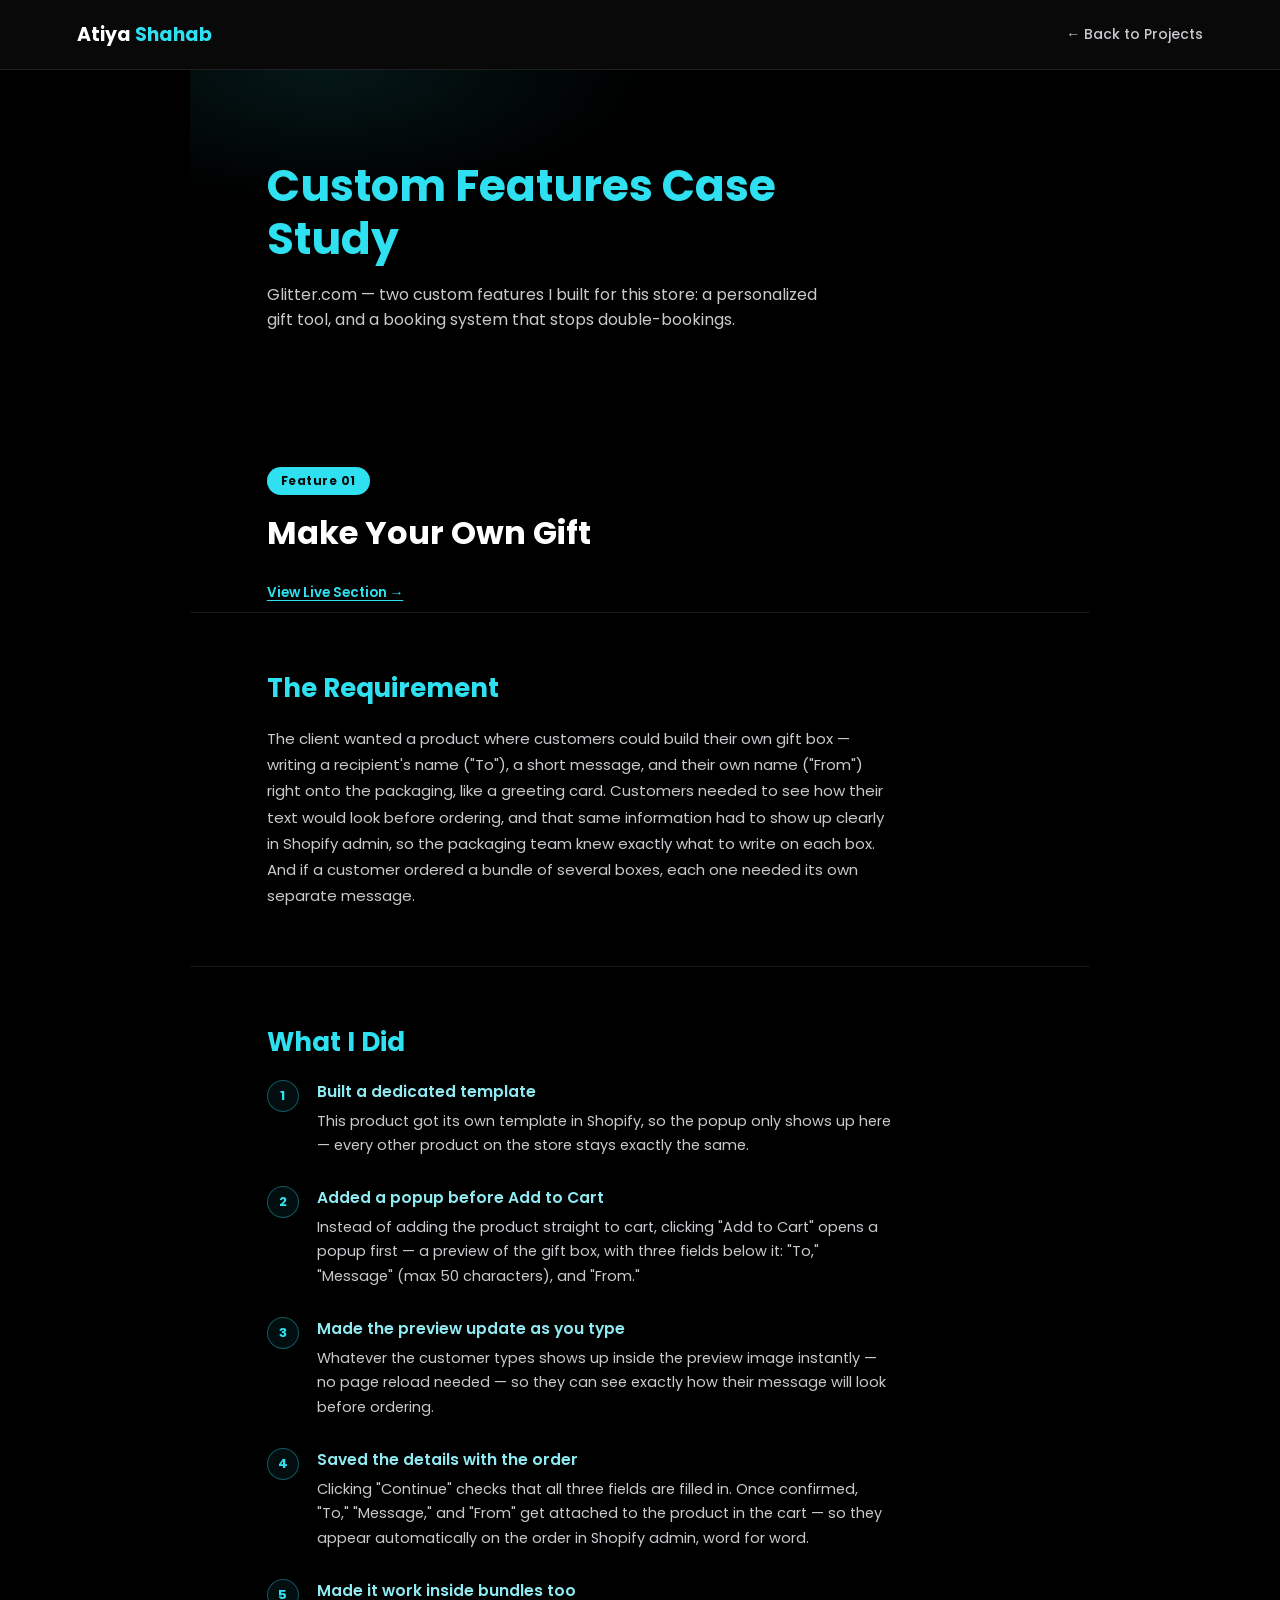
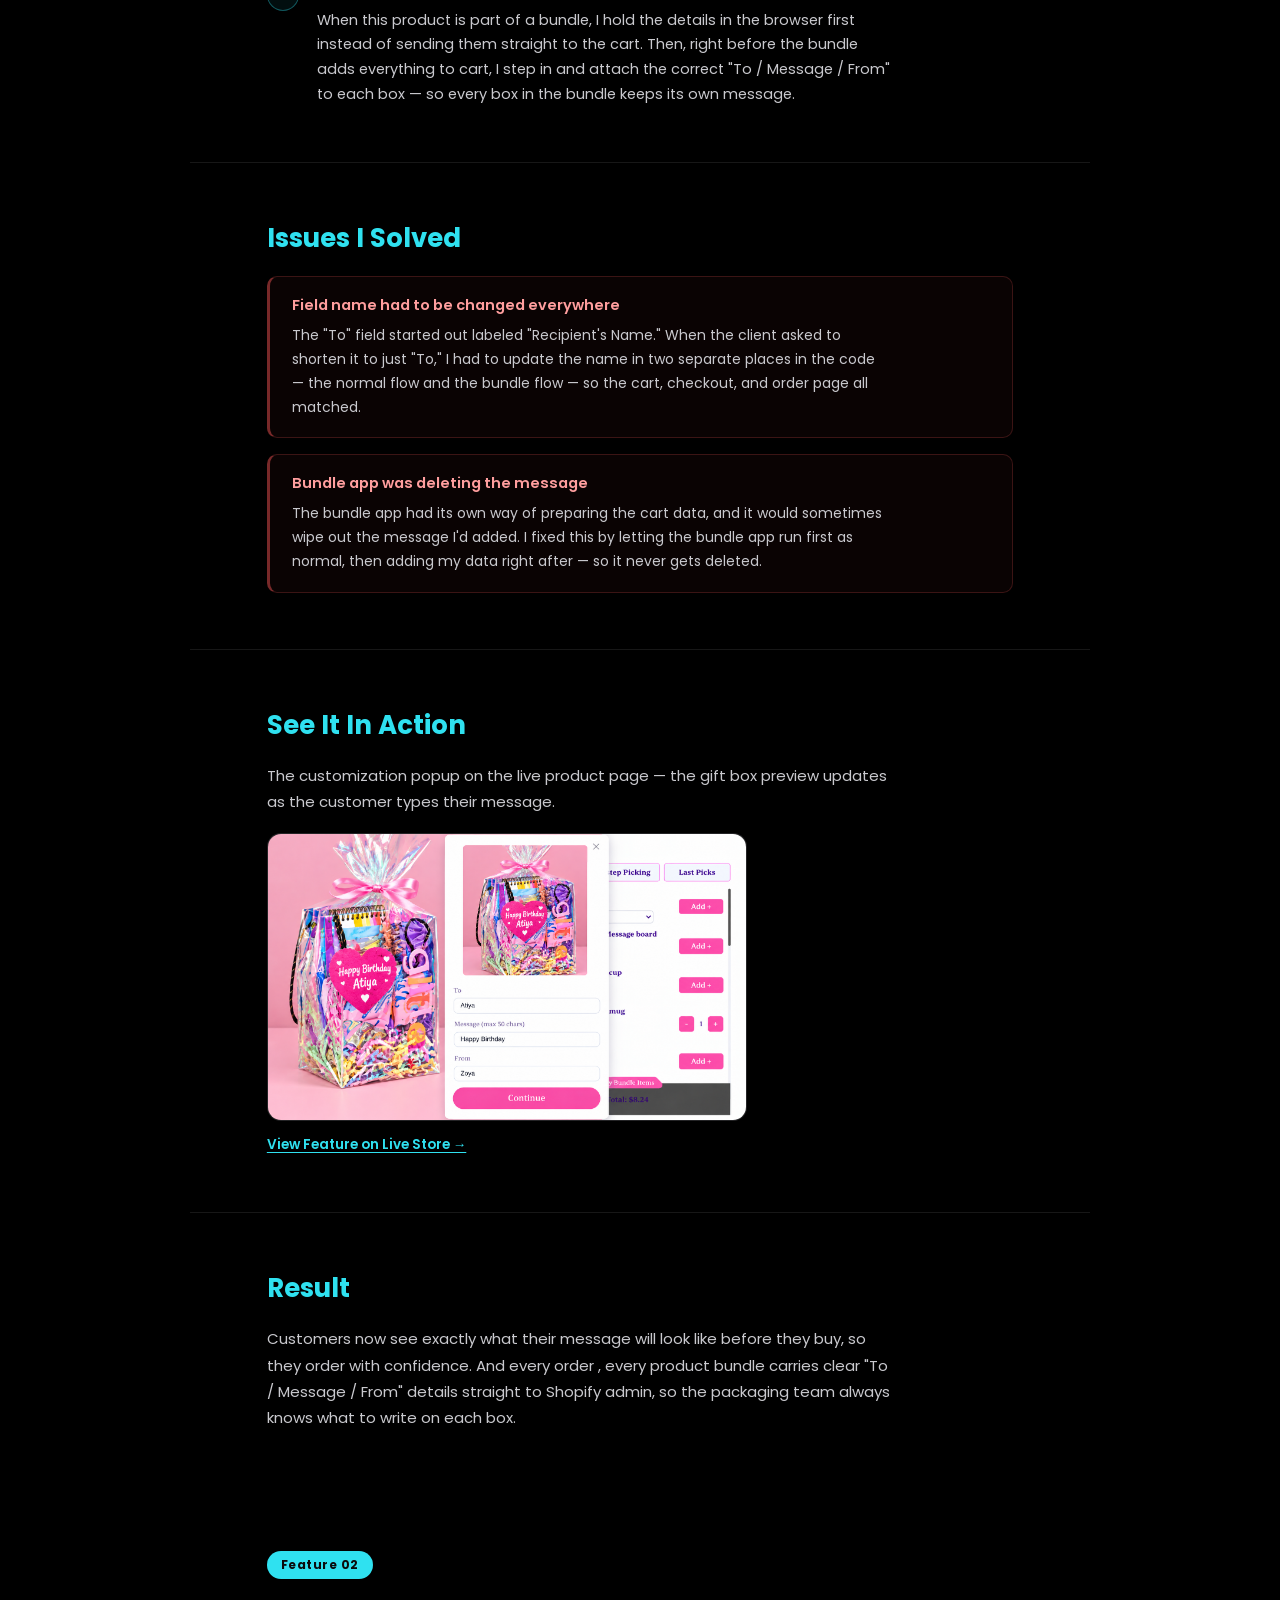
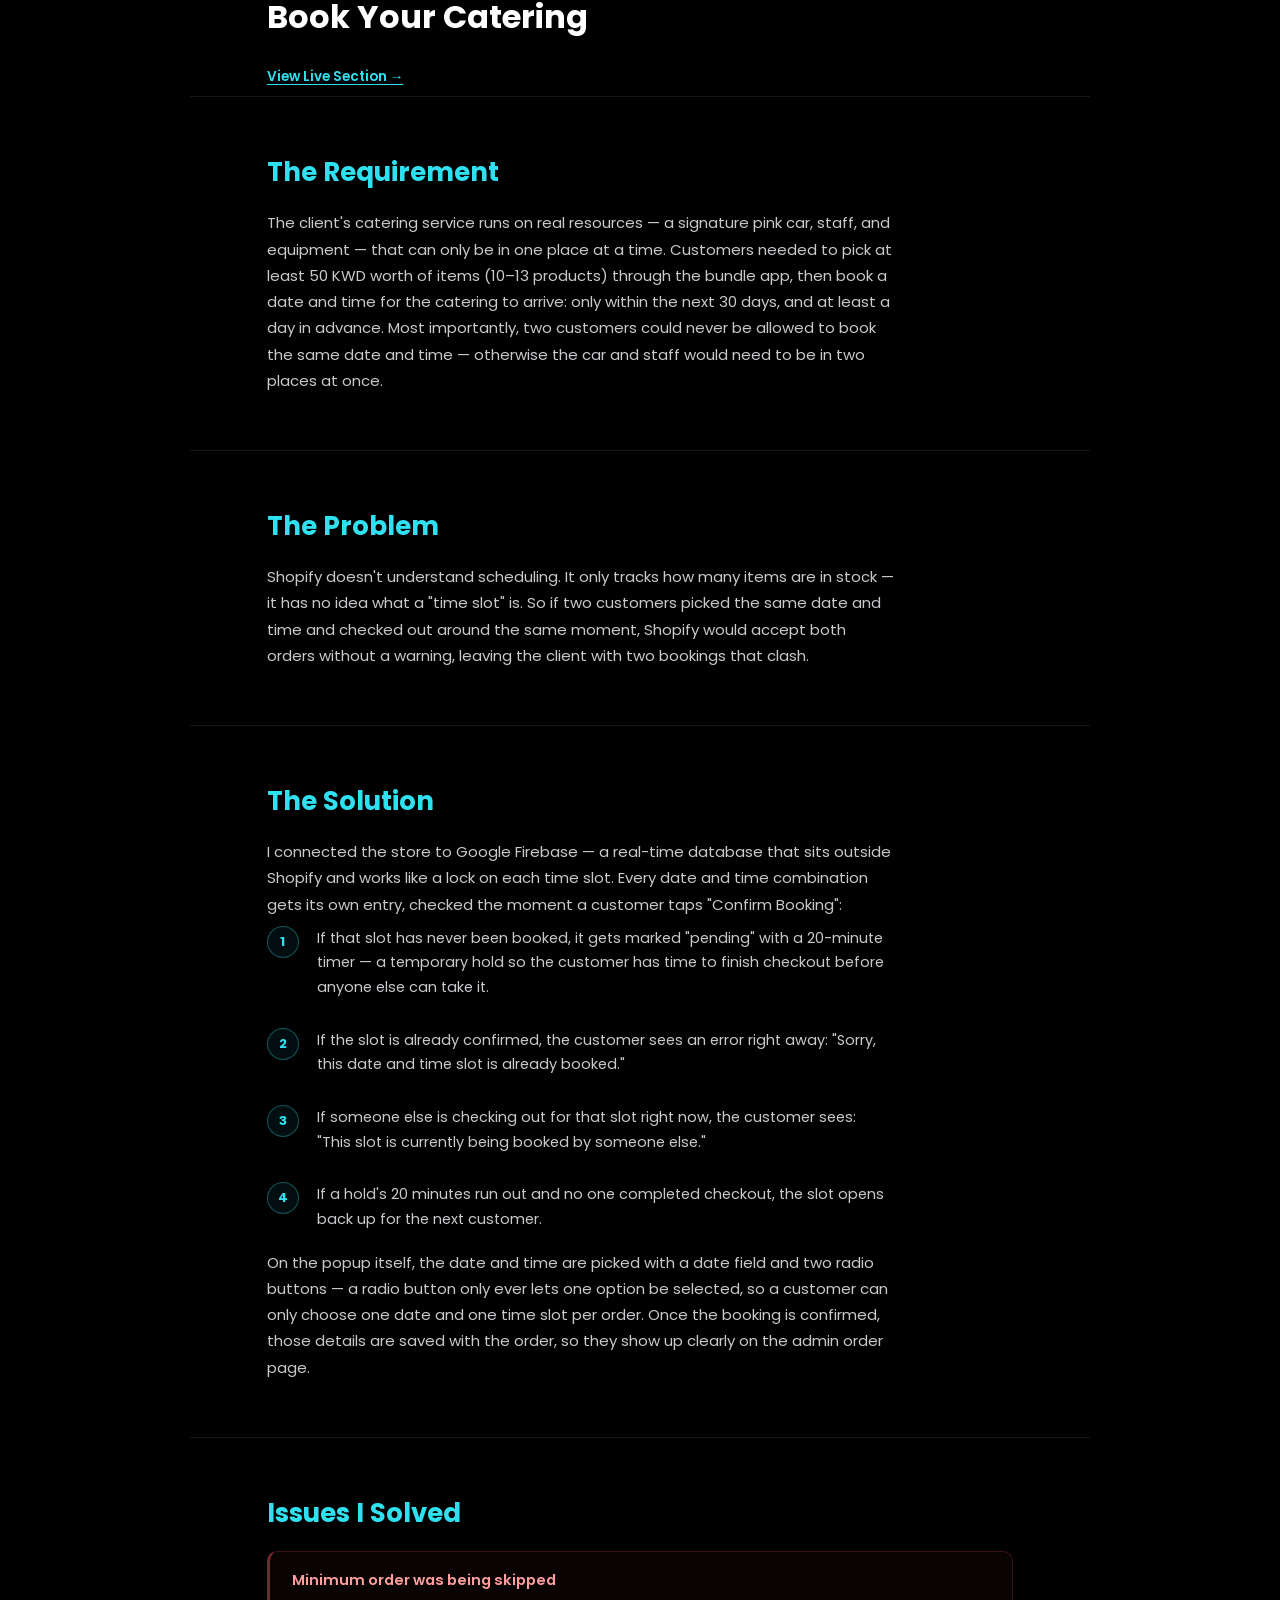
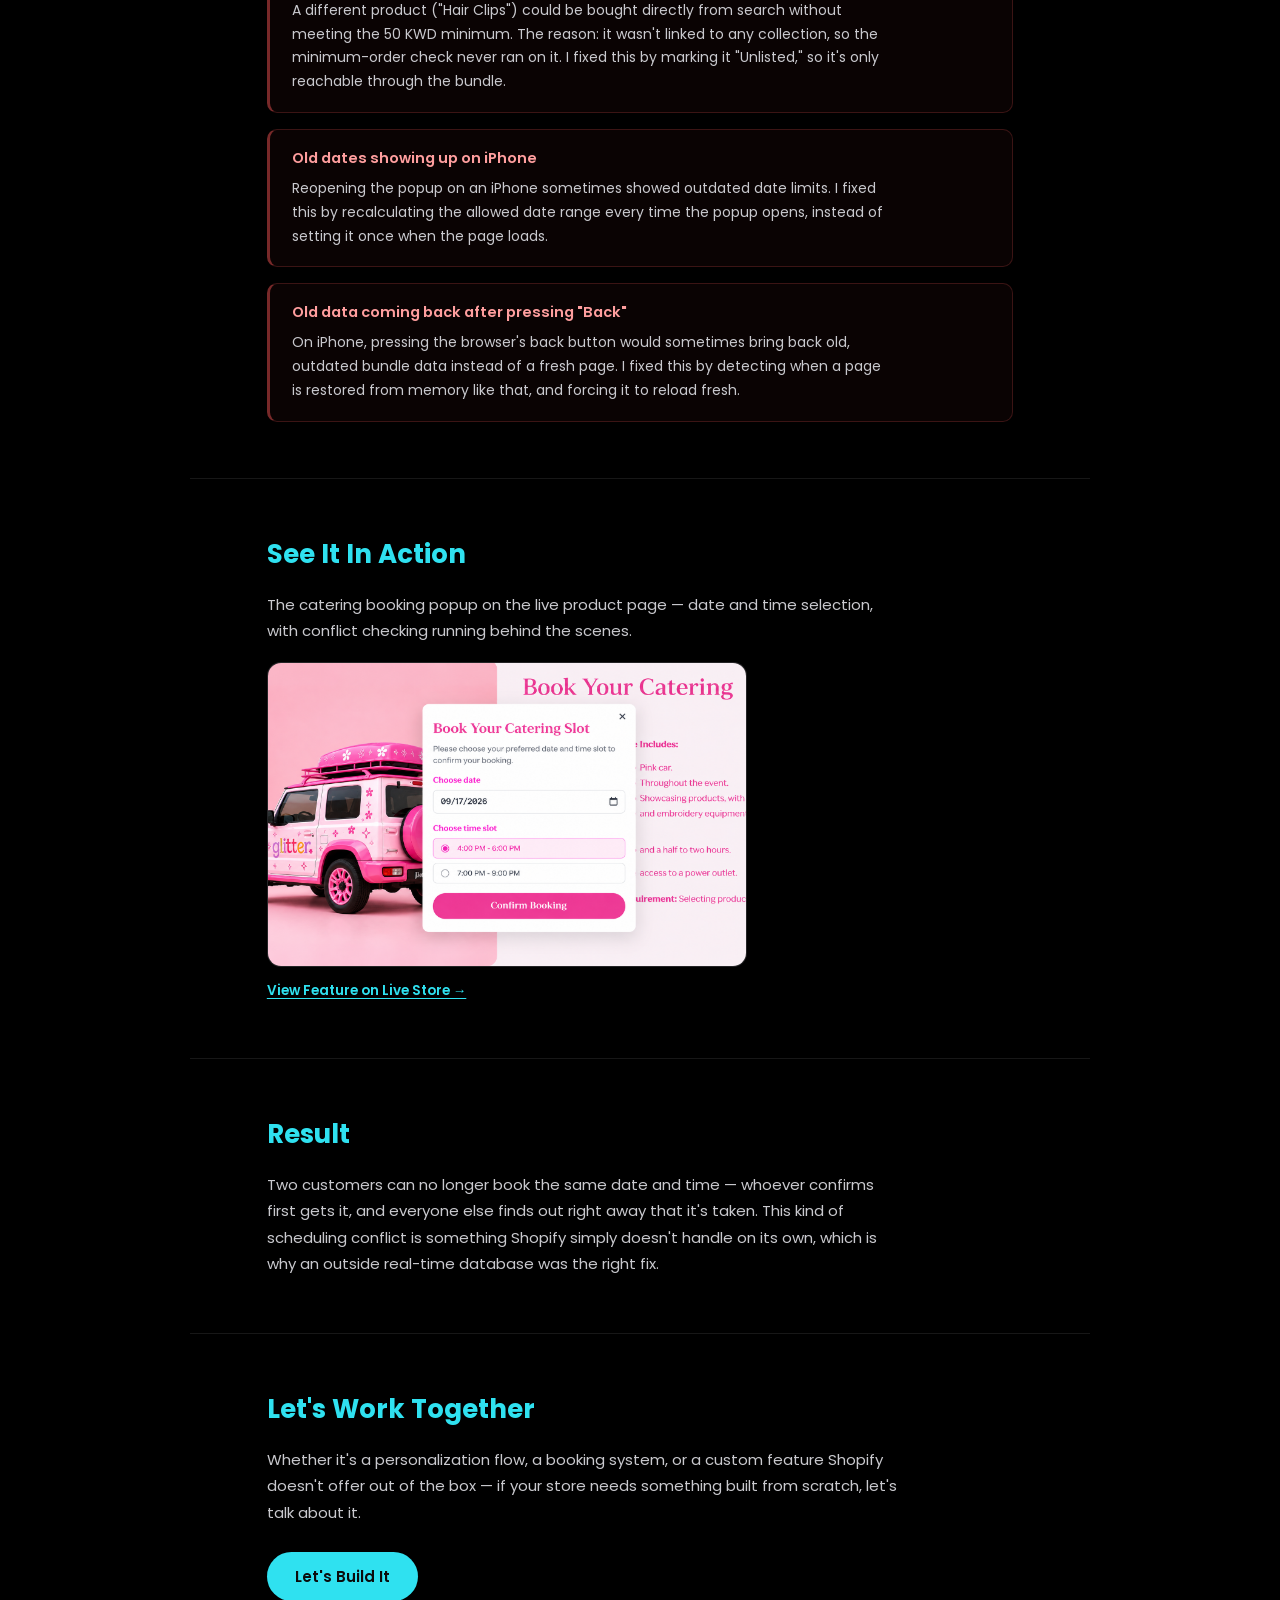
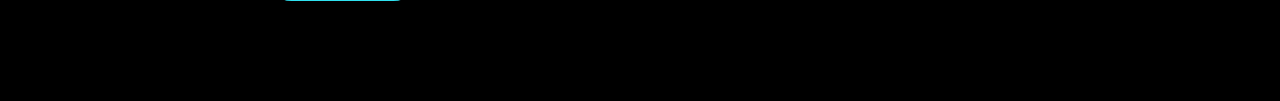
==== commit 6d6ae664: "Added new changes" ====
--- a/glitter.html
+++ b/glitter.html
@@ -4,6 +4,15 @@
 <meta charset="UTF-8">
 <meta name="viewport" content="width=device-width, initial-scale=1.0">
 <title>Custom Features Case Study — Atiya Shahab</title>
+<script>
+  // Applied before CSS loads, so the page never flashes the wrong theme
+  (function(){
+    var saved = localStorage.getItem('theme');
+    if (saved === 'light') {
+      document.documentElement.setAttribute('data-theme', 'light');
+    }
+  })();
+</script>
 <link rel="preconnect" href="https://fonts.googleapis.com">
 <link href="https://fonts.googleapis.com/css2?family=Poppins:wght@400;500;600;700&display=swap" rel="stylesheet">
 <link rel="stylesheet" href="style.css">
@@ -30,7 +39,6 @@
 <div class="feature-divider">
   <span class="feature-tag">Feature 01</span>
   <h2 class="feature-name">Make Your Own Gift</h2>
-  <!-- TODO: replace # with the real product page link -->
   <a href="https://glitterkw.com/products/create-your-own-gift" class="feature-view-link" target="_blank" rel="noopener">View Live Section →</a>
 </div>
 
@@ -110,7 +118,6 @@
   <div class="feature-shot-wrap">
     <img src="assets/glitter-gift.png" alt="Make Your Own Gift customization popup with live preview" class="feature-shot">
   </div>
-  <!-- TODO: replace # with the real product page link -->
   <a href="https://glitterkw.com/products/create-your-own-gift" class="feature-view-link" target="_blank" rel="noopener">View Feature on Live Store →</a>
 </section>
 
@@ -128,7 +135,6 @@
 <div class="feature-divider">
   <span class="feature-tag">Feature 02</span>
   <h2 class="feature-name">Book Your Catering</h2>
-  <!-- TODO: replace # with the real product page link -->
   <a href="https://glitterkw.com/products/book-your-catering" class="feature-view-link" target="_blank" rel="noopener">View Live Section →</a>
 </div>
 
@@ -211,7 +217,6 @@
   <div class="feature-shot-wrap">
     <img src="assets/glitter-catering.png" alt="Book Your Catering slot booking popup" class="feature-shot">
   </div>
-  <!-- TODO: replace # with the real product page link -->
   <a href="https://glitterkw.com/products/book-your-catering" class="feature-view-link" target="_blank" rel="noopener">View Feature on Live Store →</a>
 </section>
 
--- a/style.css
+++ b/style.css
@@ -10,11 +10,8 @@
 
   --font: 'Poppins', sans-serif;
 
-  /* set at runtime by script.js to the navbar's real rendered height,
-     so the mobile hero can fill exactly the remaining viewport */
   --nav-h: 0px;
 
-  /* theme-swappable surface colors — dark mode values (default) */
   --hero-bg:var(--ink);
   --panel-dark:#0E0E10;
   --pure-black:#000;
@@ -202,20 +199,28 @@
   color:var(--cyan-text);
 }
 
+.nav-toolbar{
+  display:flex;
+  align-items:center;
+  gap:16px;
+  z-index:60;
+}
+
 .theme-toggle{
-  display:block;
-  width:100%;
+  display:inline-block;
+  width:auto;
   text-align:left;
   background:none;
   border:none;
-  padding:12px 0;
+  padding:0;
   margin:0;
   color:var(--cyan-text);
   font-family:var(--font);
-  font-size:15px;
+  font-size:13.5px;
   font-weight:700;
   text-decoration:underline;
   text-underline-offset:3px;
+  white-space:nowrap;
   cursor:pointer;
   transition:opacity .2s ease;
 }
@@ -361,9 +366,13 @@
     width:100%;
   }
 
+  .nav-toolbar{
+    order:1;
+  }
+  .nav-menu{
+    order:0;
+  }
   .theme-toggle{
-    width:auto;
-    padding:4px 0;
     font-size:14px;
   }
 
@@ -1223,6 +1232,13 @@
     -webkit-mask-image:linear-gradient(to right, transparent 0, black 24px, black calc(100% - 24px), transparent 100%);
     mask-image:linear-gradient(to right, transparent 0, black 24px, black calc(100% - 24px), transparent 100%);
   }
+  /* in light mode the section background is light, so this edge-fade
+     reads as a soft white glow at the sides — shrink it so it's just
+     enough to hint "more content" without the glow being prominent */
+  :root[data-theme="light"] .reviews-track{
+    -webkit-mask-image:linear-gradient(to right, transparent 0, black 8px, black calc(100% - 8px), transparent 100%);
+    mask-image:linear-gradient(to right, transparent 0, black 8px, black calc(100% - 8px), transparent 100%);
+  }
   .review-card{
     width:62vw;
   }
--- a/glitter.css
+++ b/glitter.css
@@ -1,9 +1,13 @@
 /* Uses the shared theme variables (--ink, --canvas, --cyan, --text-muted,
-   --text-body, --nav-h) already defined in style.css — that file must be
-   linked before this one. */
+   --text-body, --nav-h, --pure-black, --panel-dark, --hairline,
+   --heading-color, --nav-bg) already defined in style.css — that file
+   must be linked before this one. These variables automatically flip
+   to their light-mode values when the main page's Light Mode toggle
+   sets data-theme="light" on <html>, since localStorage keeps that
+   choice in sync across every page. */
 
 body{
-  background:#000;
+  background:var(--pure-black);
 }
 
 html{
@@ -19,14 +23,14 @@
   align-items:center;
   justify-content:space-between;
   padding:20px 6vw;
-  background:rgba(11,11,12,.9);
+  background:var(--nav-bg);
   backdrop-filter:blur(10px);
-  border-bottom:1px solid rgba(255,255,255,.08);
+  border-bottom:1px solid var(--hairline);
 }
 .case-logo{
   font-size:19px;
   font-weight:700;
-  color:#fff;
+  color:var(--heading-color);
   text-decoration:none;
 }
 .case-logo .logo-highlight{
@@ -83,7 +87,7 @@
   max-width:900px;
   margin:0 auto;
   padding:56px 6vw;
-  border-top:1px solid rgba(255,255,255,.07);
+  border-top:1px solid var(--hairline);
 
   opacity:0;
   transform:translateY(24px);
@@ -181,7 +185,7 @@
   justify-content:center;
 }
 .step-title{
-  color:#8FEAF2;
+  color:var(--cyan-text-light, #8FEAF2);
   font-size:15.5px;
   font-weight:600;
   margin-bottom:6px;
@@ -201,8 +205,8 @@
   margin-top:26px;
 }
 .vitals-card{
-  background:#0E0E10;
-  border:1px solid rgba(255,255,255,.07);
+  background:var(--panel-dark);
+  border:1px solid var(--hairline);
   border-radius:12px;
   padding:18px 20px;
   transition:transform .3s cubic-bezier(.2,.8,.2,1), border-color .3s ease, background .3s ease, box-shadow .3s ease;
@@ -210,8 +214,7 @@
 .vitals-card:hover{
   transform:translateY(-4px);
   border-color:rgba(47,225,240,.35);
-  background:#121214;
-  box-shadow:0 14px 28px rgba(0,0,0,.35);
+  box-shadow:0 14px 28px rgba(0,0,0,.2);
 }
 .vitals-card.vitals-bad{
   border-color:rgba(255,90,90,.25);
@@ -220,7 +223,7 @@
 .vitals-card.vitals-bad:hover{
   border-color:rgba(255,90,90,.5);
   background:rgba(255,90,90,.07);
-  box-shadow:0 14px 28px rgba(0,0,0,.35);
+  box-shadow:0 14px 28px rgba(0,0,0,.2);
 }
 .vitals-name{
   color:var(--text-body);
@@ -251,8 +254,8 @@
   margin-top:10px;
 }
 .ba-card{
-  background:#0E0E10;
-  border:1px solid rgba(255,255,255,.07);
+  background:var(--panel-dark);
+  border:1px solid var(--hairline);
   border-radius:14px;
   padding:20px;
   transition:transform .3s cubic-bezier(.2,.8,.2,1), border-color .3s ease, box-shadow .3s ease;
@@ -260,10 +263,10 @@
 .ba-card:hover{
   transform:translateY(-4px);
   border-color:rgba(47,225,240,.3);
-  box-shadow:0 14px 28px rgba(0,0,0,.35);
+  box-shadow:0 14px 28px rgba(0,0,0,.2);
 }
 .ba-label{
-  color:#fff;
+  color:var(--heading-color);
   font-size:14px;
   font-weight:600;
   margin-bottom:10px;
@@ -284,7 +287,7 @@
 .ba-shot-placeholder{
   width:100%;
   aspect-ratio:16/10;
-  border:1px dashed rgba(255,255,255,.18);
+  border:1px dashed var(--hairline);
   border-radius:10px;
   display:flex;
   align-items:center;
@@ -335,7 +338,7 @@
 .feature-name{
   font-size:clamp(24px, 3vw, 32px);
   font-weight:700;
-  color:#fff;
+  color:var(--heading-color);
   margin-bottom:12px;
 }
 .feature-view-link{
@@ -372,7 +375,7 @@
   border-left-color:#FF8A8A;
   border-color:rgba(255,90,90,.4);
   background:rgba(255,90,90,.07);
-  box-shadow:0 12px 26px rgba(0,0,0,.35);
+  box-shadow:0 12px 26px rgba(0,0,0,.2);
 }
 .issue-title{
   color:#FF9E9E;
@@ -389,7 +392,7 @@
 .issue-text code,
 .step-text code{
   background:rgba(47,225,240,.1);
-  color:#8FEAF2;
+  color:var(--cyan-text-light, #8FEAF2);
   padding:2px 6px;
   border-radius:4px;
   font-size:.9em;
@@ -402,14 +405,14 @@
   max-width:480px;
   border-radius:14px;
   overflow:hidden;
-  border:1px solid rgba(255,255,255,.08);
-  background:#0E0E10;
+  border:1px solid var(--hairline);
+  background:var(--panel-dark);
   transition:transform .3s cubic-bezier(.2,.8,.2,1), border-color .3s ease, box-shadow .3s ease;
 }
 .feature-shot-wrap:hover{
   transform:translateY(-4px);
   border-color:rgba(47,225,240,.3);
-  box-shadow:0 16px 32px rgba(0,0,0,.4);
+  box-shadow:0 16px 32px rgba(0,0,0,.25);
 }
 .feature-shot{
   width:100%;
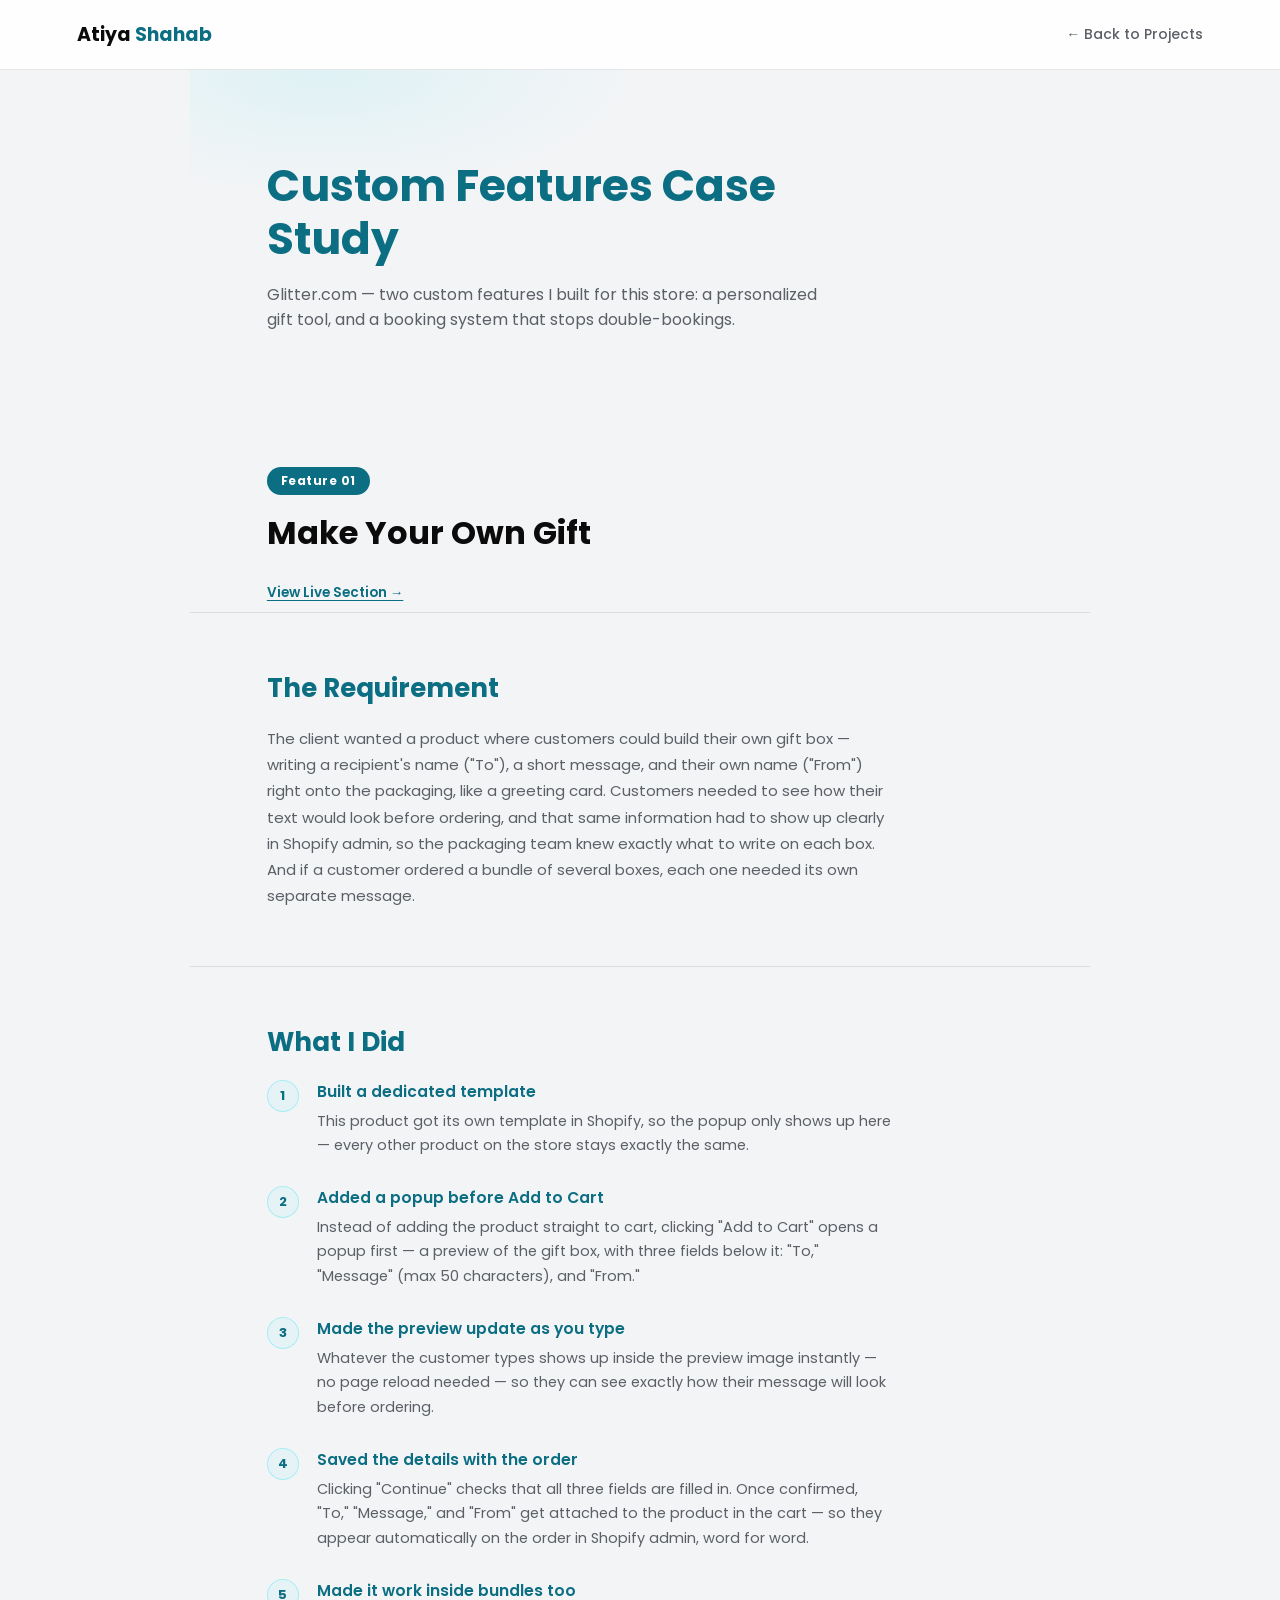
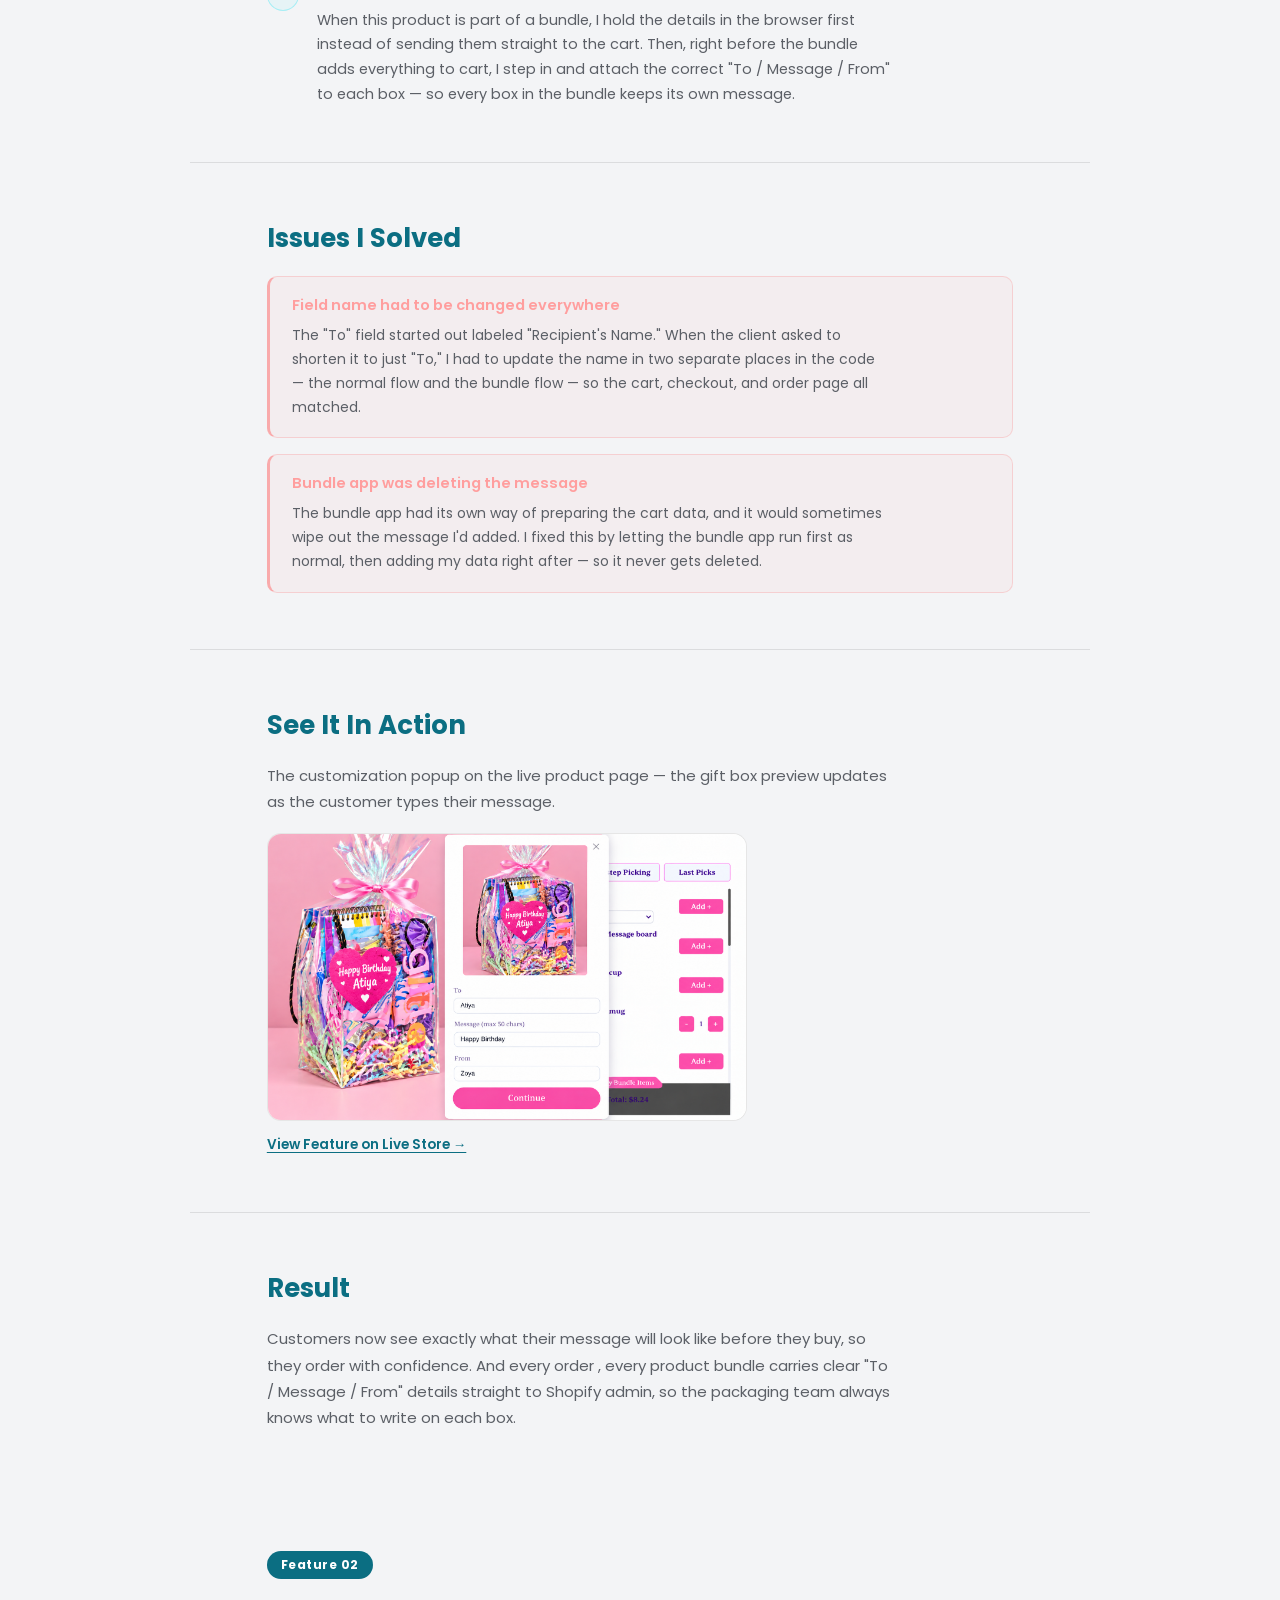
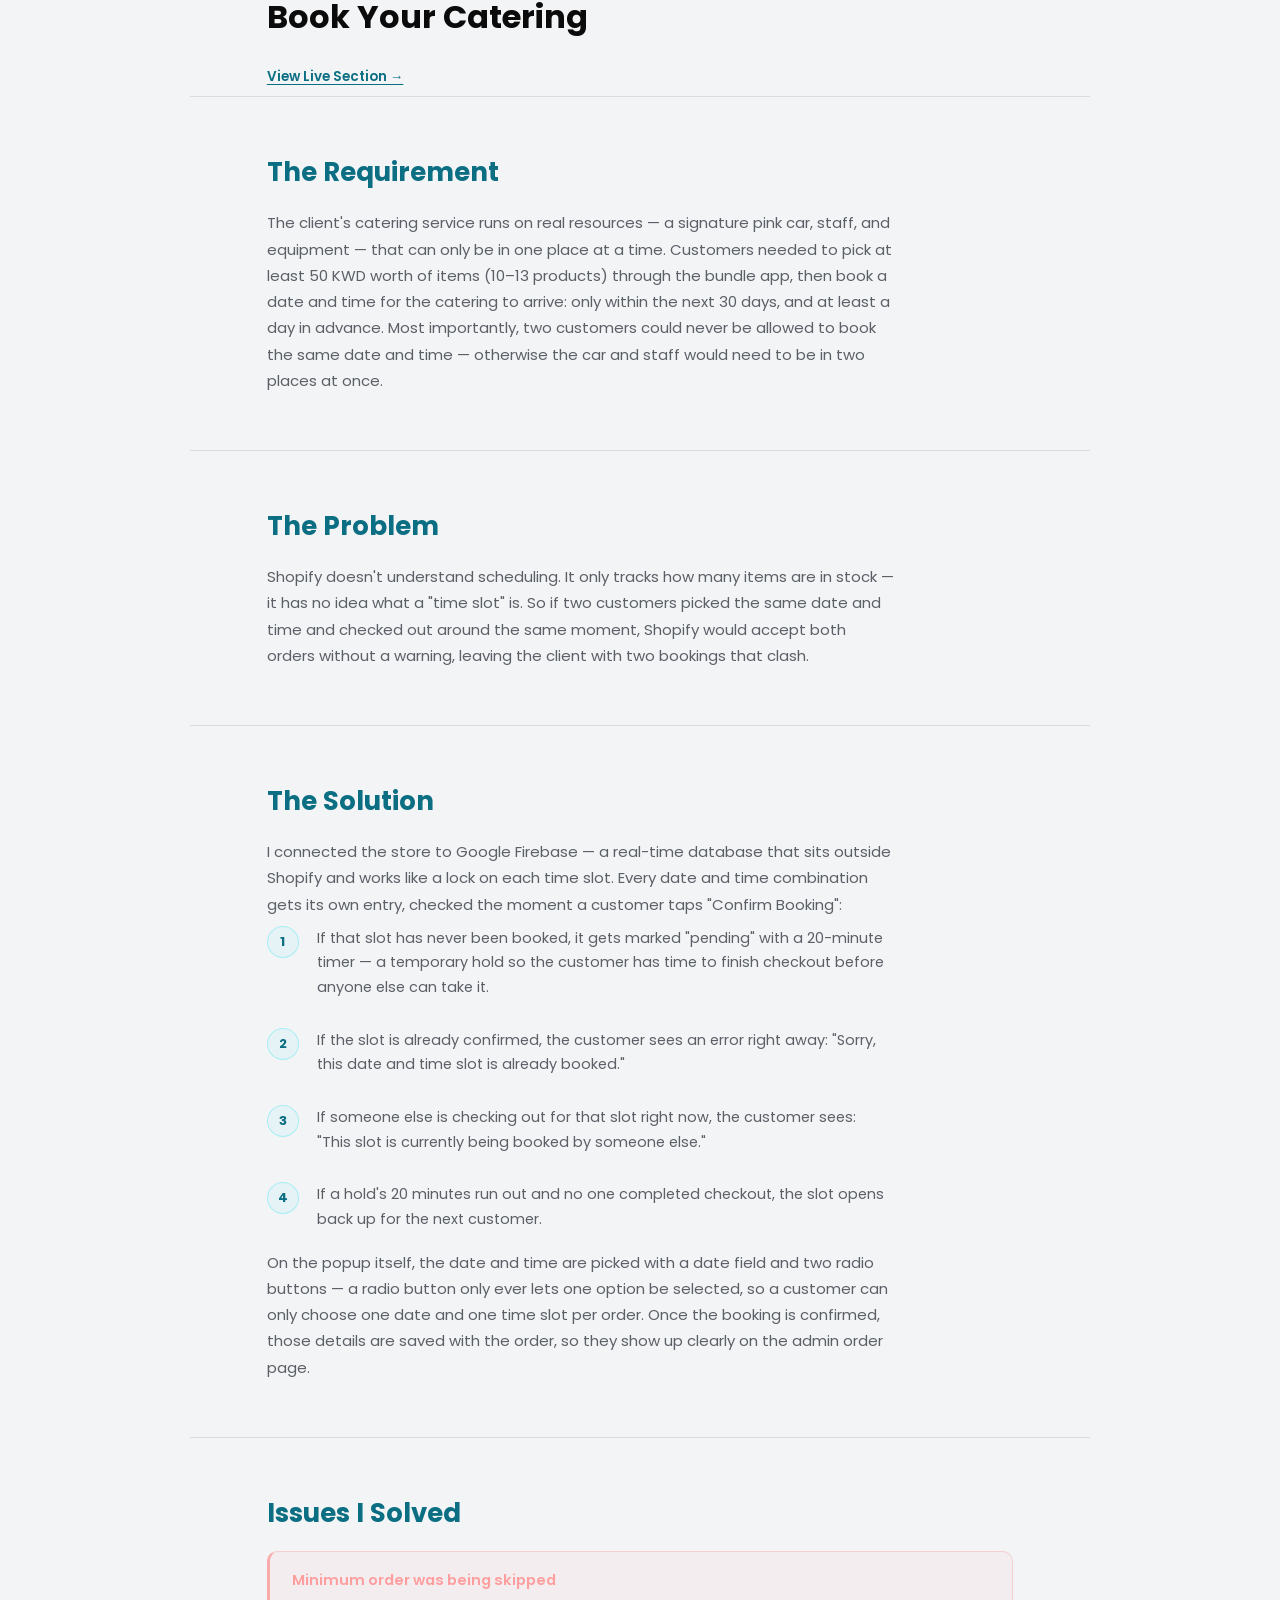
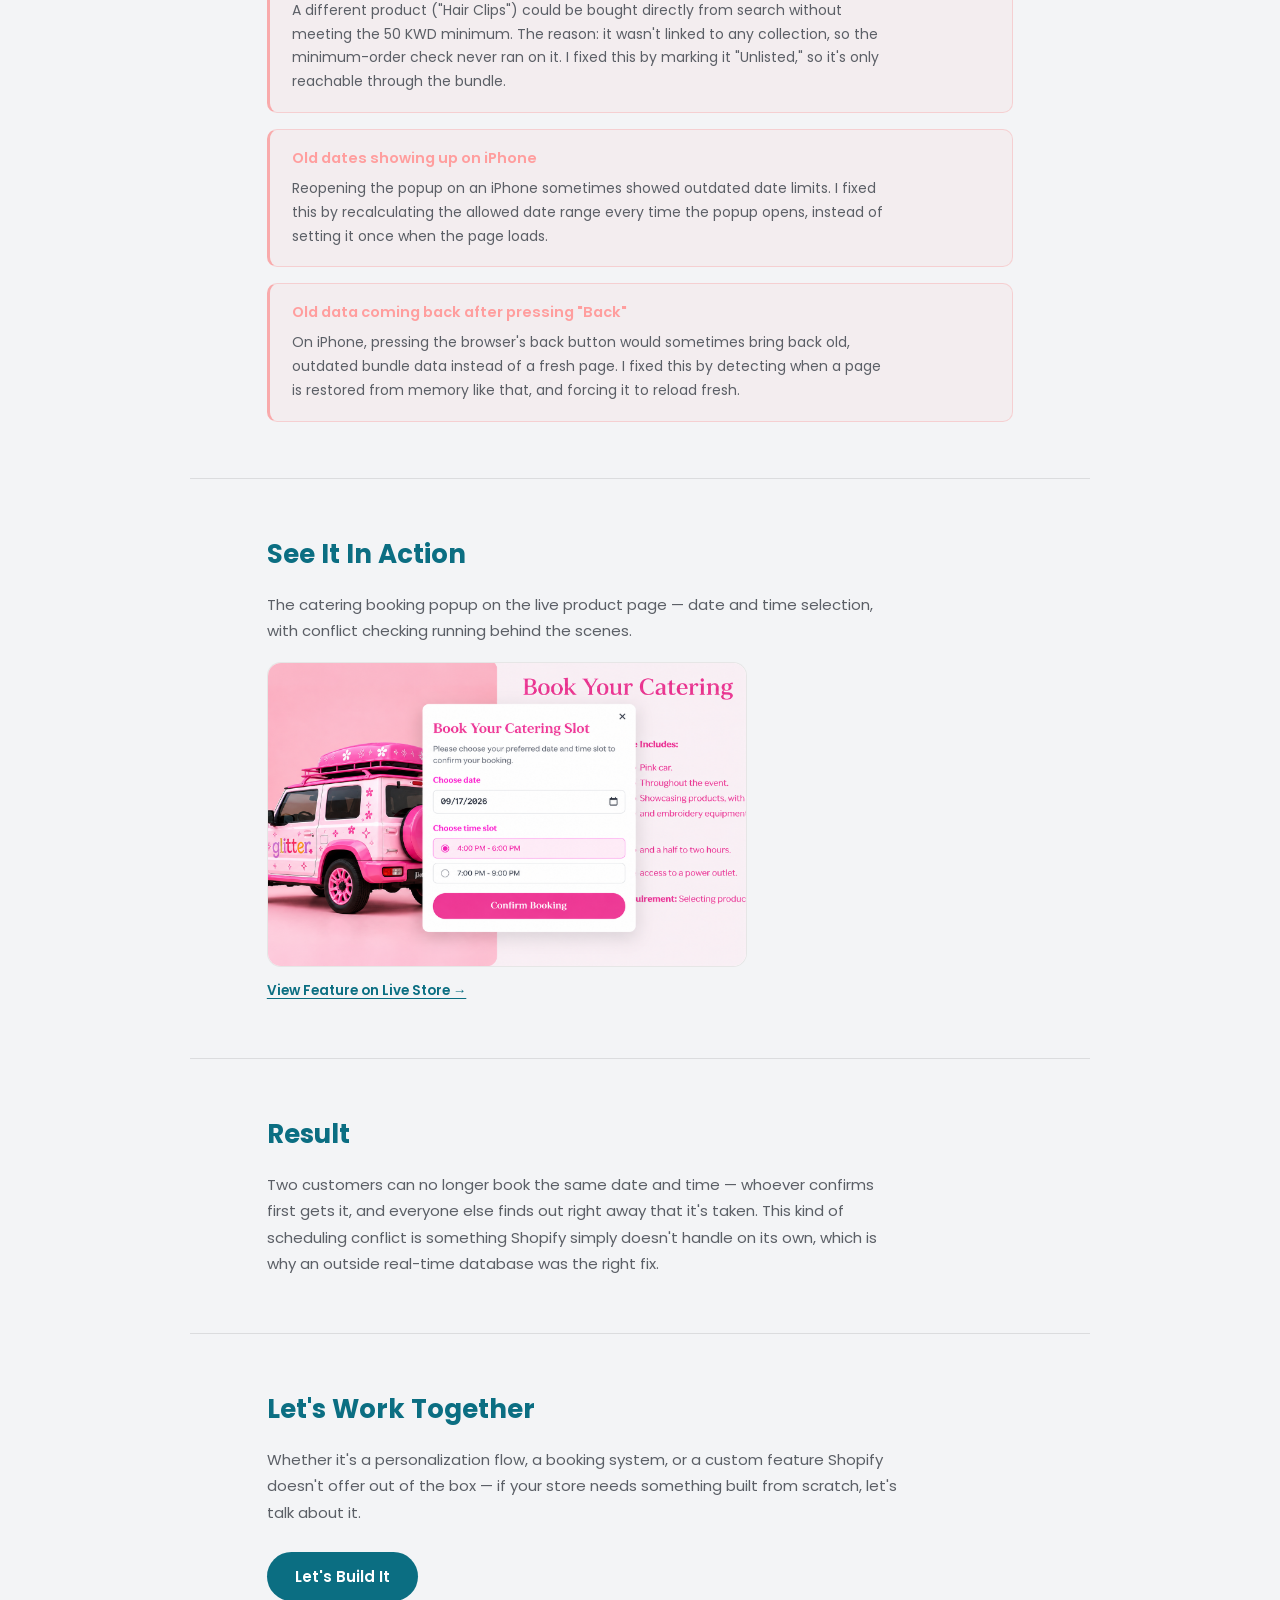
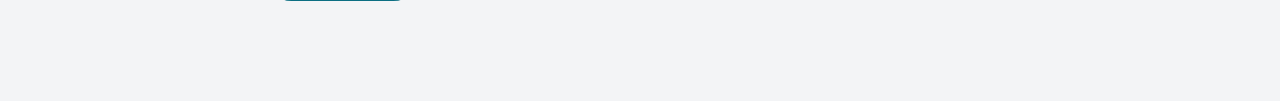
==== commit 9cbbd68c: "Added new changes" ====
--- a/glitter.html
+++ b/glitter.html
@@ -5,11 +5,13 @@
 <meta name="viewport" content="width=device-width, initial-scale=1.0">
 <title>Custom Features Case Study — Atiya Shahab</title>
 <script>
-  // Applied before CSS loads, so the page never flashes the wrong theme
+  // Applied before CSS loads, so the page never flashes the wrong theme.
+  // Light is the default look; dark mode only kicks in if the visitor
+  // explicitly chose it before (saved in localStorage).
   (function(){
     var saved = localStorage.getItem('theme');
-    if (saved === 'light') {
-      document.documentElement.setAttribute('data-theme', 'light');
+    if (saved === 'dark') {
+      document.documentElement.setAttribute('data-theme', 'dark');
     }
   })();
 </script>
--- a/style.css
+++ b/style.css
@@ -1,33 +1,16 @@
 :root{
-  --ink:#0B0B0C;
-  --canvas:#111113;
-  --cyan:#2FE1F0;
-  --cyan-light:#8FEAF2;
+  --ink:#FFFFFF;
+  --canvas:#F3F4F6;
+  --cyan:#0B6E82;
+  --cyan-light:#0B6E82;
   --cyan-text:var(--cyan);
   --cyan-text-light:var(--cyan-light);
-  --text-muted:#C9C9CE;
-  --text-body:#E7E7EA;
-
-  --font: 'Poppins', sans-serif;
-
-  --nav-h: 0px;
-
-  --hero-bg:var(--ink);
-  --panel-dark:#0E0E10;
-  --pure-black:#000;
-  --heading-color:#fff;
-  --nav-bg:rgba(11,11,12,.9);
-  --nav-bg-scrolled:rgba(11,11,12,.97);
-  --input-bg:#0E0E10;
-  --input-text:#fff;
-  --hairline:rgba(255,255,255,.09);
-}
-
-/* ---------- LIGHT MODE ---------- */
-:root[data-theme="light"]{
-  --canvas:#F3F4F6;
   --text-muted:#5B5F66;
   --text-body:#1B1C1F;
+
+  --font: 'Poppins', sans-serif;
+
+  --nav-h: 0px;
 
   --hero-bg:#FFFFFF;
   --panel-dark:#FFFFFF;
@@ -38,11 +21,30 @@
   --input-bg:#FFFFFF;
   --input-text:#0B0B0C;
   --hairline:rgba(11,11,12,.1);
-
-  --cyan:#0B6E82;
-  --ink:#FFFFFF;
-  --cyan-text:#0B6E82;
-  --cyan-text-light:#0B6E82;
+  --grid-line:rgba(11,11,12,.06);
+}
+
+/* ---------- DARK MODE ---------- */
+:root[data-theme="dark"]{
+  --canvas:#111113;
+  --text-muted:#C9C9CE;
+  --text-body:#E7E7EA;
+
+  --hero-bg:#0B0B0C;
+  --panel-dark:#0E0E10;
+  --pure-black:#000;
+  --heading-color:#fff;
+  --nav-bg:rgba(11,11,12,.9);
+  --nav-bg-scrolled:rgba(11,11,12,.97);
+  --input-bg:#0E0E10;
+  --input-text:#fff;
+  --hairline:rgba(255,255,255,.09);
+  --grid-line:rgba(255,255,255,.05);
+
+  --cyan:#2FE1F0;
+  --ink:#0B0B0C;
+  --cyan-text:#2FE1F0;
+  --cyan-text-light:#8FEAF2;
 }
 
 *{ box-sizing:border-box; margin:0; padding:0; }
@@ -443,8 +445,8 @@
   top:0; left:0;
   width:100%; height:100%;
   background-image:
-    linear-gradient(rgba(255,255,255,.05) 1px, transparent 1px),
-    linear-gradient(90deg, rgba(255,255,255,.05) 1px, transparent 1px);
+    linear-gradient(var(--grid-line) 1px, transparent 1px),
+    linear-gradient(90deg, var(--grid-line) 1px, transparent 1px);
   background-size:44px 44px;
   -webkit-mask-image:radial-gradient(ellipse 55% 75% at 25% 50%, black 25%, transparent 70%),
                       radial-gradient(ellipse 45% 65% at 82% 50%, black 20%, transparent 70%);
@@ -767,6 +769,7 @@
 }
 
 .project-card{
+  position:relative;
   background:var(--panel-dark);
   border-radius:14px;
   border:1px solid var(--hairline);
@@ -781,6 +784,21 @@
   transform:translateY(30px);
   transition:opacity .8s cubic-bezier(.2,.8,.2,1), transform .8s cubic-bezier(.2,.8,.2,1),
              border-color .3s ease, box-shadow .3s ease;
+}
+.project-card::before{
+  content:'';
+  position:absolute;
+  top:0; left:-60%;
+  width:40%;
+  height:100%;
+  background:linear-gradient(115deg, transparent, rgba(47,225,240,.18), transparent);
+  transform:skewX(-15deg);
+  transition:left .6s ease;
+  z-index:2;
+  pointer-events:none;
+}
+.project-card:hover::before{
+  left:130%;
 }
 .project-card.in-view{
   opacity:1;
@@ -907,8 +925,8 @@
   top:0; left:0;
   width:100%; height:100%;
   background-image:
-    linear-gradient(rgba(255,255,255,.04) 1px, transparent 1px),
-    linear-gradient(90deg, rgba(255,255,255,.04) 1px, transparent 1px);
+    linear-gradient(var(--grid-line) 1px, transparent 1px),
+    linear-gradient(90deg, var(--grid-line) 1px, transparent 1px);
   background-size:44px 44px;
   -webkit-mask-image:radial-gradient(ellipse 50% 70% at 20% 50%, black 20%, transparent 70%),
                       radial-gradient(ellipse 45% 60% at 85% 50%, black 15%, transparent 70%);
@@ -1135,6 +1153,19 @@
   cursor:pointer;
   transition:transform .3s cubic-bezier(.2,.8,.2,1), border-color .3s ease, box-shadow .3s ease;
 }
+.review-img-wrap::after{
+  content:'';
+  position:absolute;
+  inset:0;
+  background:linear-gradient(115deg, transparent 40%, rgba(255,255,255,.22) 50%, transparent 60%);
+  transform:translateX(-100%);
+  transition:transform .6s ease;
+  z-index:2;
+  pointer-events:none;
+}
+.review-img-wrap:hover::after{
+  transform:translateX(100%);
+}
 .review-img-wrap:hover{
   transform:translateY(-4px);
   border-color:rgba(47,225,240,.35);
@@ -1229,15 +1260,14 @@
   }
   .reviews-track{
     gap:14px;
+    -webkit-mask-image:linear-gradient(to right, transparent 0, black 8px, black calc(100% - 8px), transparent 100%);
+    mask-image:linear-gradient(to right, transparent 0, black 8px, black calc(100% - 8px), transparent 100%);
+  }
+  /* in dark mode the section background is near-black, so a slightly
+     wider edge-fade reads better against the darker card shadows */
+  :root[data-theme="dark"] .reviews-track{
     -webkit-mask-image:linear-gradient(to right, transparent 0, black 24px, black calc(100% - 24px), transparent 100%);
     mask-image:linear-gradient(to right, transparent 0, black 24px, black calc(100% - 24px), transparent 100%);
-  }
-  /* in light mode the section background is light, so this edge-fade
-     reads as a soft white glow at the sides — shrink it so it's just
-     enough to hint "more content" without the glow being prominent */
-  :root[data-theme="light"] .reviews-track{
-    -webkit-mask-image:linear-gradient(to right, transparent 0, black 8px, black calc(100% - 8px), transparent 100%);
-    mask-image:linear-gradient(to right, transparent 0, black 8px, black calc(100% - 8px), transparent 100%);
   }
   .review-card{
     width:62vw;
--- a/glitter.css
+++ b/glitter.css
@@ -205,11 +205,27 @@
   margin-top:26px;
 }
 .vitals-card{
+  position:relative;
+  overflow:hidden;
   background:var(--panel-dark);
   border:1px solid var(--hairline);
   border-radius:12px;
   padding:18px 20px;
   transition:transform .3s cubic-bezier(.2,.8,.2,1), border-color .3s ease, background .3s ease, box-shadow .3s ease;
+}
+.vitals-card::before{
+  content:'';
+  position:absolute;
+  top:0; left:-60%;
+  width:40%;
+  height:100%;
+  background:linear-gradient(115deg, transparent, rgba(47,225,240,.14), transparent);
+  transform:skewX(-15deg);
+  transition:left .6s ease;
+  pointer-events:none;
+}
+.vitals-card:hover::before{
+  left:130%;
 }
 .vitals-card:hover{
   transform:translateY(-4px);
@@ -254,11 +270,27 @@
   margin-top:10px;
 }
 .ba-card{
+  position:relative;
+  overflow:hidden;
   background:var(--panel-dark);
   border:1px solid var(--hairline);
   border-radius:14px;
   padding:20px;
   transition:transform .3s cubic-bezier(.2,.8,.2,1), border-color .3s ease, box-shadow .3s ease;
+}
+.ba-card::before{
+  content:'';
+  position:absolute;
+  top:0; left:-60%;
+  width:40%;
+  height:100%;
+  background:linear-gradient(115deg, transparent, rgba(47,225,240,.14), transparent);
+  transform:skewX(-15deg);
+  transition:left .6s ease;
+  pointer-events:none;
+}
+.ba-card:hover::before{
+  left:130%;
 }
 .ba-card:hover{
   transform:translateY(-4px);
